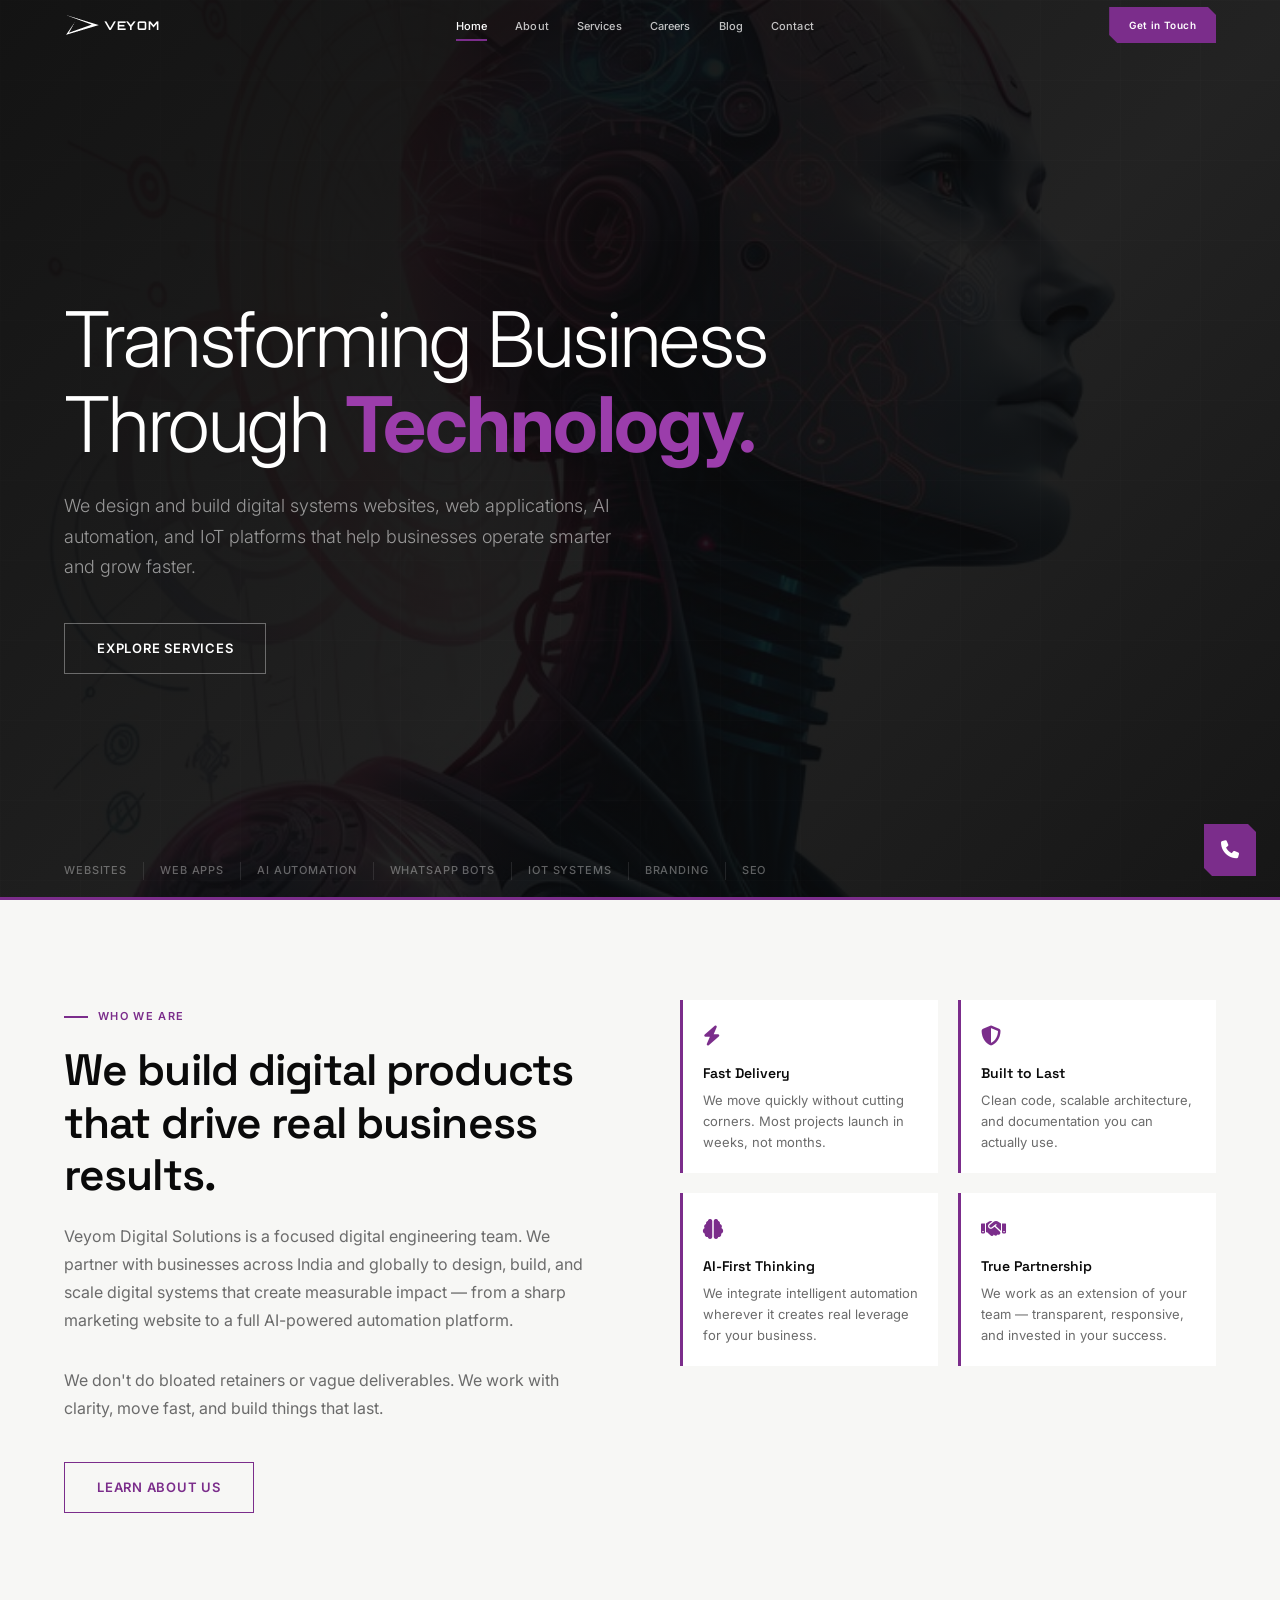
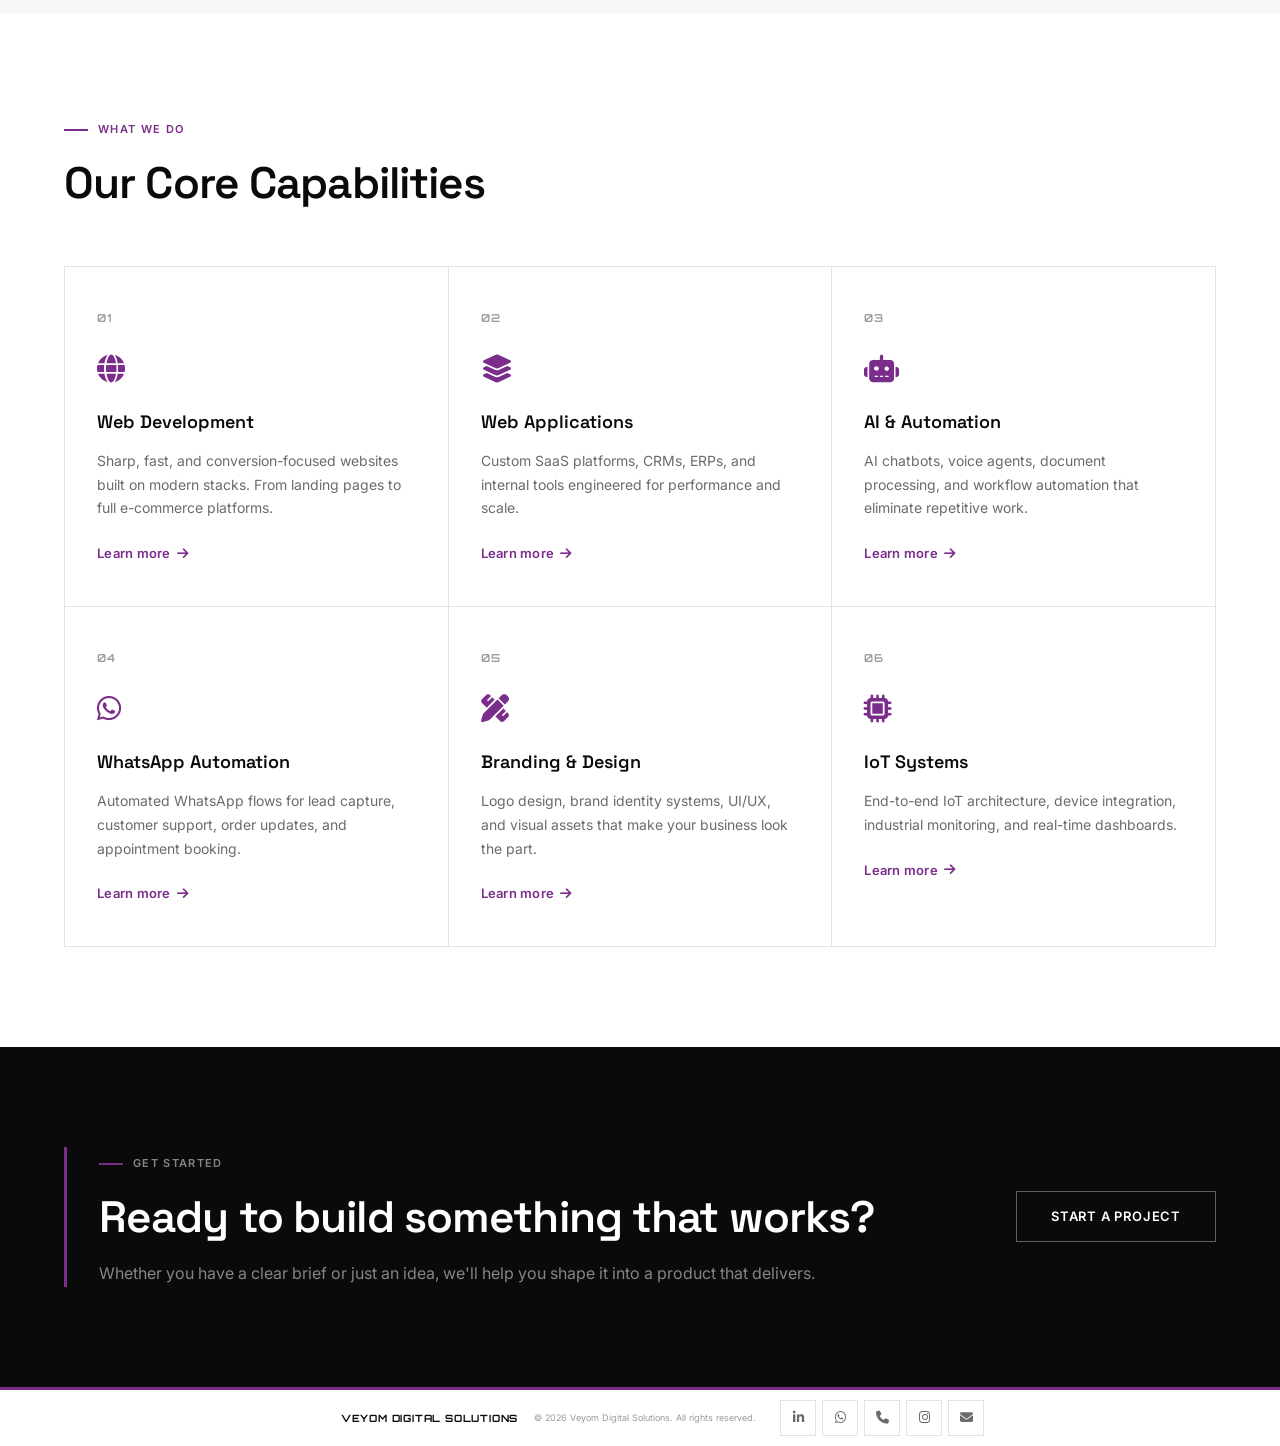
==== index.html @ 0fda6eb9 "added" ====
<!DOCTYPE html>
<html lang="en">
<head>
  <meta charset="UTF-8">
  <meta name="viewport" content="width=device-width, initial-scale=1.0">
  <title>Veyom Digital Solutions — AI, Web &amp; Digital Transformation</title>
  <meta name="description" content="Veyom Digital Solutions builds websites, web applications, AI automation, and IoT platforms for businesses that want to grow.">
  <link rel="stylesheet" href="_nav.css">
  <link rel="stylesheet" href="https://cdnjs.cloudflare.com/ajax/libs/font-awesome/6.5.2/css/all.min.css">
  <link href="https://fonts.googleapis.com/css2?family=Inter:wght@300;400;500;600;700&family=Orbitron:wght@400;500;600;700;800&family=Space+Grotesk:wght@400;500;600;700&display=swap" rel="stylesheet">
  <style>
    /* ── HERO ── */
    .hero {
      position: relative; min-height: 100vh;
      background: #0a0a0a;
      display: flex; align-items: center;
      overflow: hidden;
    }
    .hero-grid {
      position: absolute; inset: 0; z-index: 1;
      background-image:
        linear-gradient(rgba(255,255,255,0.03) 1px, transparent 1px),
        linear-gradient(90deg, rgba(255,255,255,0.03) 1px, transparent 1px);
      background-size: 80px 80px;
    }
    .hero-slides { position: absolute; inset: 0; z-index: 2; }
    .hero-slide {
      position: absolute; inset: 0;
      background-size: cover; background-position: center;
      opacity: 0; transition: opacity 1.2s ease;
    }
    .hero-slide.active { opacity: 0.25; }
    .hero-overlay {
      position: absolute; inset: 0; z-index: 3;
      background: linear-gradient(135deg, rgba(10,10,10,0.85) 0%, rgba(10,10,10,0.6) 60%, rgba(10,10,10,0.8) 100%);
    }
    .hero-content {
      position: relative; z-index: 10;
      padding: calc(var(--nav-h) + 80px) 0 80px;
      max-width: 820px;
    }
    .hero-badge {
      display: inline-flex; align-items: center; gap: 10px;
      background: rgba(255,255,255,0.06);
      border: 1px solid rgba(255,255,255,0.1);
      padding: 8px 16px; margin-bottom: 32px;
      font-size: 12px; font-weight: 500;
      color: rgba(255,255,255,0.7);
      letter-spacing: 0.04em;
    }
    .hero h1 {
      font-family: 'Inter', sans-serif;
      font-size: clamp(40px, 6vw, 80px);
      font-weight: 300; line-height: 1.1;
      color: #fff; margin-bottom: 24px;
      letter-spacing: -0.02em;
    }
    .hero h1 strong { font-weight: 700; color: var(--purple3); }
    .hero-sub {
      font-size: clamp(15px, 1.8vw, 18px);
      color: rgba(255,255,255,0.55);
      line-height: 1.7; max-width: 580px;
      margin-bottom: 40px; font-weight: 300;
    }
    .hero-btns { display: flex; gap: 16px; flex-wrap: wrap; }
    .hero-sep {
      position: absolute; bottom: 0; left: 0; right: 0; z-index: 10;
      height: 3px; background: var(--purple);
    }
    .hero-tags {
      position: absolute; bottom: 20px; left: 0; right: 0; z-index: 10;
    }
    .hero-tags-inner {
      display: flex; gap: 0; flex-wrap: wrap;
      align-items: center;
    }
    .hero-tag {
      font-size: 11px; font-weight: 500;
      color: rgba(255,255,255,0.35);
      letter-spacing: 0.08em; text-transform: uppercase;
      padding: 0 16px;
      border-right: 1px solid rgba(255,255,255,0.1);
    }
    .hero-tag:first-child { padding-left: 0; }
    .hero-tag:last-child { border-right: none; }

    /* ── STATS ── */
    .stats-bar {
      background: var(--white);
      border-bottom: 1px solid var(--border);
      padding: 0;
    }
    .stats-inner {
      display: grid; grid-template-columns: repeat(4, 1fr);
    }
    .stat-item {
      padding: 48px 40px;
      border-right: 1px solid var(--border);
      text-align: center;
    }
    .stat-item:last-child { border-right: none; }
    .stat-num {
      font-family: 'Orbitron', sans-serif;
      font-size: clamp(32px, 4vw, 52px);
      font-weight: 700; color: var(--purple);
      line-height: 1; margin-bottom: 8px;
      letter-spacing: -0.02em;
    }
    .stat-label {
      font-size: 12px; font-weight: 500;
      color: var(--muted); letter-spacing: 0.06em;
      text-transform: uppercase;
    }

    /* ── ABOUT INTRO ── */
    .about-intro { background: var(--off); padding: 100px 0; }
    .about-grid {
      display: grid; grid-template-columns: 1fr 1fr;
      gap: 80px; align-items: start;
    }
    .about-left h2 {
      font-family: 'Space Grotesk', sans-serif;
      font-size: clamp(28px, 3.5vw, 44px);
      font-weight: 600; line-height: 1.2;
      color: var(--ink); margin-bottom: 20px;
      letter-spacing: -0.02em;
    }
    .about-left p {
      font-size: 16px; color: var(--muted);
      line-height: 1.75; margin-bottom: 32px;
    }
    .about-features {
      display: grid; grid-template-columns: 1fr 1fr;
      gap: 20px;
    }
    .about-feat {
      padding: 20px;
      border-left: 3px solid var(--purple);
      background: var(--white);
    }
    .about-feat-icon {
      font-size: 20px; color: var(--purple);
      margin-bottom: 10px;
    }
    .about-feat h4 {
      font-family: 'Space Grotesk', sans-serif;
      font-size: 14px; font-weight: 600;
      color: var(--ink); margin-bottom: 6px;
    }
    .about-feat p {
      font-size: 13px; color: var(--muted);
      line-height: 1.6; margin: 0;
    }

    /* ── SERVICES ── */
    .services-sec { background: var(--white); padding: 100px 0; }
    .sec-header { margin-bottom: 56px; }
    .sec-header h2 {
      font-family: 'Space Grotesk', sans-serif;
      font-size: clamp(28px, 3.5vw, 44px);
      font-weight: 600; color: var(--ink);
      letter-spacing: -0.02em; line-height: 1.2;
    }
    .services-grid {
      display: grid; grid-template-columns: repeat(3, 1fr);
      gap: 1px; background: var(--border);
      border: 1px solid var(--border);
    }
    .svc-card {
      background: var(--white);
      padding: 40px 32px;
      border-top: 3px solid transparent;
      transition: border-color 0.25s ease, background 0.25s ease;
      position: relative;
    }
    .svc-card:hover { border-top-color: var(--purple); background: var(--off); }
    .svc-num {
      font-family: 'Orbitron', sans-serif;
      font-size: 11px; font-weight: 600;
      color: var(--muted2); letter-spacing: 0.1em;
      margin-bottom: 20px;
    }
    .svc-icon {
      font-size: 28px; color: var(--purple);
      margin-bottom: 16px;
    }
    .svc-title {
      font-family: 'Space Grotesk', sans-serif;
      font-size: 18px; font-weight: 600;
      color: var(--ink); margin-bottom: 12px;
    }
    .svc-desc {
      font-size: 14px; color: var(--muted);
      line-height: 1.7; margin-bottom: 20px;
    }
    .svc-link {
      font-size: 13px; font-weight: 600;
      color: var(--purple); letter-spacing: 0.02em;
      transition: gap 0.2s;
      display: inline-flex; align-items: center; gap: 6px;
    }
    .svc-link:hover { gap: 10px; }

    /* ── CTA DARK ── */
    .cta-dark { background: var(--dark); padding: 100px 0; }
    .cta-grid {
      display: grid; grid-template-columns: 1fr auto;
      gap: 60px; align-items: center;
    }
    .cta-left {
      border-left: 3px solid var(--purple);
      padding-left: 32px;
    }
    .cta-left h2 {
      font-family: 'Space Grotesk', sans-serif;
      font-size: clamp(28px, 3.5vw, 44px);
      font-weight: 600; color: #fff;
      letter-spacing: -0.02em; line-height: 1.2;
      margin-bottom: 16px;
    }
    .cta-left p { font-size: 16px; color: rgba(255,255,255,0.5); line-height: 1.7; }
    .cta-right { display: flex; flex-direction: column; gap: 14px; min-width: 200px; }

    /* ── RESPONSIVE ── */
    @media (max-width: 1024px) {
      .about-grid { grid-template-columns: 1fr; gap: 48px; }
      .services-grid { grid-template-columns: repeat(2, 1fr); }
      .cta-grid { grid-template-columns: 1fr; gap: 40px; }
      .cta-right { flex-direction: row; }
    }
    @media (max-width: 768px) {
      .stats-inner { grid-template-columns: repeat(2, 1fr); }
      .stat-item { padding: 32px 20px; }
      .stat-item:nth-child(2) { border-right: none; }
      .stat-item:nth-child(3) { border-right: 1px solid var(--border); border-top: 1px solid var(--border); }
      .stat-item:nth-child(4) { border-right: none; border-top: 1px solid var(--border); }
      .services-grid { grid-template-columns: 1fr; }
      .about-features { grid-template-columns: 1fr; }
      .hero-tags { position: static; padding: 16px 0; background: rgba(0,0,0,0.4); }
      .hero-tags-inner { gap: 0; }
      .hero-tag { padding: 0 10px; font-size: 10px; }
      .cta-right { flex-direction: column; }
    }
  </style>
</head>
<body>

<!-- DRAWER -->
<div class="drawer-overlay" id="drawerOverlay"></div>
<div class="drawer" id="drawer">
  <div class="drawer-header">
    <span class="drawer-logo">Veyom</span>
    <button class="drawer-close" id="drawerClose" aria-label="Close"><i class="fas fa-times"></i></button>
  </div>
  <nav class="drawer-links">
    <a href="index.html" class="active">Home</a>
    <a href="about.html">About</a>
    <a href="services.html">Services</a>
    <a href="careers.html">Careers</a>
    <a href="blog.html">Blog</a>
    <a href="contact.html">Contact</a>
  </nav>
  <div class="drawer-cta"><a href="contact.html">Get in Touch</a></div>
</div>

<!-- NAV -->
<nav class="site-nav" id="siteNav">
  <div class="container nav-inner">
    <a href="index.html" class="nav-logo">
      <img src="logo1.png" alt="Veyom" class="nav-logo-img">
      <div>
        <span class="nav-logo-name">Veyom</span>
      </div>
    </a>
    <ul class="nav-links">
      <li><a href="index.html" class="active">Home</a></li>
      <li><a href="about.html">About</a></li>
      <li><a href="services.html">Services</a></li>
      <li><a href="careers.html">Careers</a></li>
      <li><a href="blog.html">Blog</a></li>
      <li><a href="contact.html">Contact</a></li>
    </ul>
    <div class="nav-actions">
      <a href="contact.html" class="nav-cta">Get in Touch</a>
      <button class="nav-hamburger" id="navHamburger" aria-label="Menu"><i class="fas fa-bars"></i></button>
    </div>
  </div>
</nav>

<!-- HERO -->
<section class="hero">
  <div class="hero-grid"></div>
  <div class="hero-slides">
    <div class="hero-slide active" style="background-image:url('robot%20ai.jpg')"></div>
    <div class="hero-slide" style="background-image:url('digital-blue-hud-interface-global-concept.jpg')"></div>
    <div class="hero-slide" style="background-image:url('2151964669.jpg')"></div>
    <div class="hero-slide" style="background-image:url('person-working-html-computer.jpg')"></div>
  </div>
  <div class="hero-overlay"></div>
  <div class="container">
    <div class="hero-content">
      
      <h1>Transforming Business Through <strong>Technology.</strong></h1>
      <p class="hero-sub">We design and build digital systems websites, web applications, AI automation, and IoT platforms that help businesses operate smarter and grow faster.</p>
      <div class="hero-btns">
       
        <a href="services.html" class="btn btn-ghost">Explore Services</a>
      </div>
    </div>
  </div>
  <div class="hero-sep"></div>
  <div class="hero-tags">
    <div class="container">
      <div class="hero-tags-inner">
        <span class="hero-tag">Websites</span>
        <span class="hero-tag">Web Apps</span>
        <span class="hero-tag">AI Automation</span>
        <span class="hero-tag">WhatsApp Bots</span>
        <span class="hero-tag">IoT Systems</span>
        <span class="hero-tag">Branding</span>
        <span class="hero-tag">SEO</span>
      </div>
    </div>
  </div>
</section>



<!-- ABOUT INTRO -->
<section class="about-intro">
  <div class="container">
    <div class="about-grid">
      <div class="about-left">
        <span class="eyebrow">Who We Are</span>
        <h2>We build digital products that drive real business results.</h2>
        <p>Veyom Digital Solutions is a focused digital engineering team. We partner with businesses across India and globally to design, build, and scale digital systems that create measurable impact — from a sharp marketing website to a full AI-powered automation platform.</p>
        <p style="font-size:16px;color:var(--muted);line-height:1.75;">We don't do bloated retainers or vague deliverables. We work with clarity, move fast, and build things that last.</p>
        <a href="about.html" class="btn btn-outline" style="margin-top:8px;">Learn About Us</a>
      </div>
      <div class="about-right">
        <div class="about-features">
          <div class="about-feat">
            <div class="about-feat-icon"><i class="fas fa-bolt"></i></div>
            <h4>Fast Delivery</h4>
            <p>We move quickly without cutting corners. Most projects launch in weeks, not months.</p>
          </div>
          <div class="about-feat">
            <div class="about-feat-icon"><i class="fas fa-shield-halved"></i></div>
            <h4>Built to Last</h4>
            <p>Clean code, scalable architecture, and documentation you can actually use.</p>
          </div>
          <div class="about-feat">
            <div class="about-feat-icon"><i class="fas fa-brain"></i></div>
            <h4>AI-First Thinking</h4>
            <p>We integrate intelligent automation wherever it creates real leverage for your business.</p>
          </div>
          <div class="about-feat">
            <div class="about-feat-icon"><i class="fas fa-handshake"></i></div>
            <h4>True Partnership</h4>
            <p>We work as an extension of your team — transparent, responsive, and invested in your success.</p>
          </div>
        </div>
      </div>
    </div>
  </div>
</section>

<!-- SERVICES -->
<section class="services-sec">
  <div class="container">
    <div class="sec-header">
      <span class="eyebrow">What We Do</span>
      <h2>Our Core Capabilities</h2>
    </div>
    <div class="services-grid">
      <div class="svc-card">
        <div class="svc-num">01</div>
        <div class="svc-icon"><i class="fas fa-globe"></i></div>
        <div class="svc-title">Web Development</div>
        <p class="svc-desc">Sharp, fast, and conversion-focused websites built on modern stacks. From landing pages to full e-commerce platforms.</p>
        <a href="services.html" class="svc-link">Learn more <i class="fas fa-arrow-right"></i></a>
      </div>
      <div class="svc-card">
        <div class="svc-num">02</div>
        <div class="svc-icon"><i class="fas fa-layer-group"></i></div>
        <div class="svc-title">Web Applications</div>
        <p class="svc-desc">Custom SaaS platforms, CRMs, ERPs, and internal tools engineered for performance and scale.</p>
        <a href="services.html" class="svc-link">Learn more <i class="fas fa-arrow-right"></i></a>
      </div>
      <div class="svc-card">
        <div class="svc-num">03</div>
        <div class="svc-icon"><i class="fas fa-robot"></i></div>
        <div class="svc-title">AI &amp; Automation</div>
        <p class="svc-desc">AI chatbots, voice agents, document processing, and workflow automation that eliminate repetitive work.</p>
        <a href="services.html" class="svc-link">Learn more <i class="fas fa-arrow-right"></i></a>
      </div>
      <div class="svc-card">
        <div class="svc-num">04</div>
        <div class="svc-icon"><i class="fab fa-whatsapp"></i></div>
        <div class="svc-title">WhatsApp Automation</div>
        <p class="svc-desc">Automated WhatsApp flows for lead capture, customer support, order updates, and appointment booking.</p>
        <a href="services.html" class="svc-link">Learn more <i class="fas fa-arrow-right"></i></a>
      </div>
      <div class="svc-card">
        <div class="svc-num">05</div>
        <div class="svc-icon"><i class="fas fa-pen-ruler"></i></div>
        <div class="svc-title">Branding &amp; Design</div>
        <p class="svc-desc">Logo design, brand identity systems, UI/UX, and visual assets that make your business look the part.</p>
        <a href="services.html" class="svc-link">Learn more <i class="fas fa-arrow-right"></i></a>
      </div>
      <div class="svc-card">
        <div class="svc-num">06</div>
        <div class="svc-icon"><i class="fas fa-microchip"></i></div>
        <div class="svc-title">IoT Systems</div>
        <p class="svc-desc">End-to-end IoT architecture, device integration, industrial monitoring, and real-time dashboards.</p>
        <a href="services.html" class="svc-link">Learn more <i class="fas fa-arrow-right"></i></a>
      </div>
    </div>
  </div>
</section>

<!-- CTA DARK -->
<section class="cta-dark">
  <div class="container">
    <div class="cta-grid">
      <div class="cta-left">
        <span class="eyebrow" style="color:rgba(255,255,255,0.5);">Get Started</span>
        <h2>Ready to build something that works?</h2>
        <p>Whether you have a clear brief or just an idea, we'll help you shape it into a product that delivers.</p>
      </div>
      <div class="cta-right">
      
        <a href="contact.html" class="btn btn-ghost">Start a Project</a>
      </div>
    </div>
  </div>
</section>

<!-- FOOTER -->
<footer class="site-footer">
  <div class="container footer-inner">
    <div class="footer-brand">
      <a href="index.html" class="footer-logo-link">
        <img src="logo5.png" alt="Veyom">
        <span class="footer-logo-name">Veyom Digital Solutions</span>
      </a>
      <p class="footer-copy">© 2026 Veyom Digital Solutions. All rights reserved.</p>
    </div>
    <div class="footer-right">
      <div class="footer-socials">
        <a href="https://linkedin.com/company/veyom" class="footer-icon" aria-label="LinkedIn" target="_blank" rel="noopener"><i class="fab fa-linkedin-in"></i></a>
        <a href="https://wa.me/919342732906" class="footer-icon" aria-label="WhatsApp" target="_blank" rel="noopener"><i class="fab fa-whatsapp"></i></a>
        <a href="tel:+919342732906" class="footer-icon" aria-label="Phone"><i class="fas fa-phone"></i></a>
        <a href="https://instagram.com/veyom" class="footer-icon" aria-label="Instagram" target="_blank" rel="noopener"><i class="fab fa-instagram"></i></a>
        <a href="mailto:info@veyom.com" class="footer-icon" aria-label="Email"><i class="fas fa-envelope"></i></a>
      </div>
    </div>
  </div>
</footer>

<!-- FLOAT CALL -->
<a href="tel:+919342732906" class="float-call" aria-label="Call"><i class="fas fa-phone"></i></a>

<script>
  // Nav scroll
  const nav = document.getElementById('siteNav');
  window.addEventListener('scroll', () => nav.classList.toggle('scrolled', window.scrollY > 60), { passive: true });
  // Drawer
  const ov = document.getElementById('drawerOverlay');
  const dr = document.getElementById('drawer');
  const tog = s => { dr.classList.toggle('open', s); ov.classList.toggle('open', s); document.body.style.overflow = s ? 'hidden' : ''; };
  document.getElementById('navHamburger').addEventListener('click', () => tog(true));
  document.getElementById('drawerClose').addEventListener('click', () => tog(false));
  ov.addEventListener('click', () => tog(false));
  document.querySelectorAll('.drawer-links a').forEach(a => a.addEventListener('click', () => tog(false)));
  // Hero slideshow
  const slides = document.querySelectorAll('.hero-slide');
  let cur = 0;
  setInterval(() => {
    slides[cur].classList.remove('active');
    cur = (cur + 1) % slides.length;
    slides[cur].classList.add('active');
  }, 4000);
</script>
</body>
</html>
---- _nav.css ----
/* ═══════════════════════════════════════════════════
   VEYOM DIGITAL SOLUTIONS — Design System
   Accenture-inspired: sharp, corporate, premium
   ═══════════════════════════════════════════════════ */

/* ── RESET ── */
*, *::before, *::after { margin: 0; padding: 0; box-sizing: border-box; }
html { scroll-behavior: smooth; -webkit-font-smoothing: antialiased; text-rendering: optimizeLegibility; }
body { font-family: 'Inter', sans-serif; overflow-x: hidden; line-height: 1.6; }
a { text-decoration: none; color: inherit; }
img { max-width: 100%; height: auto; display: block; }

/* ── DESIGN TOKENS ── */
:root {
  --white:    #ffffff;
  --off:      #f7f7f5;
  --light:    #f0eff0;
  --ink:      #0a0a0a;
  --ink2:     #1a1a1a;
  --muted:    #6b6b6b;
  --muted2:   #9a9a9a;
  --border:   #e2e2e2;
  --border2:  #cccccc;
  --purple:   #7b2d8b;
  --purple2:  #6a2578;
  --purple3:  #9b3dab;
  --purple-light: rgba(123,45,139,0.08);
  --dark:     #0a0a0a;
  --dark2:    #111111;
  --dark3:    #1a1a1a;
  --nav-h:    72px;
  --ease:     cubic-bezier(0.25, 1, 0.5, 1);
  --trans:    all 0.25s var(--ease);
  --r:        4px;
}

/* ── CONTAINER ── */
.container {
  width: 100%;
  max-width: 1450px;
  margin: 0 auto;
  padding: 0 clamp(20px, 5vw, 72px);
}

/* ── EYEBROW LABEL ── */
.eyebrow {
  display: inline-flex; align-items: center; gap: 10px;
  font-size: 11px; font-weight: 600;
  letter-spacing: 0.12em; text-transform: uppercase;
  color: var(--purple);
  margin-bottom: 18px;
}
.eyebrow::before {
  content: '';
  width: 24px; height: 2px;
  background: var(--purple);
}

/* ══════════════════════════════════════════
   NAVBAR — Accenture style
   Transparent → white on scroll
══════════════════════════════════════════ */
.site-nav {
  position: fixed; top: 0; left: 0; width: 100%;
  z-index: 1000;
  background: transparent;
  transition: background 0.3s ease, box-shadow 0.3s ease, border-color 0.3s ease;
  border-bottom: 0px solid transparent;
}
.site-nav.scrolled {
  background: rgba(255,255,255,0.98);
  backdrop-filter: blur(24px);
  -webkit-backdrop-filter: blur(24px);
  box-shadow: 0 1px 0 var(--border);
  border-bottom-color: var(--border);
}
.nav-inner {
  height: 50px;
  display: grid;
  grid-template-columns: auto 1fr auto;
  align-items: center;
  gap: 32px;
}

/* ── LOGO ── */
.nav-logo {
  display: flex; align-items: center; gap: 4px;
  text-decoration: none; flex-shrink: 0;
}
.nav-logo-img {
  height: 25px; width: auto; object-fit: contain;
  filter: brightness(0) invert(1);
  transition: filter 0.3s ease;
}
.site-nav.scrolled .nav-logo-img { filter: none; }
.nav-logo-name {
  font-family: 'Orbitron', sans-serif;
  font-size: 12px; font-weight: 700;
  letter-spacing: 0.08em; text-transform: uppercase;
  color: #fff;
  transition: color 0.3s ease;
  line-height: 1;
}
.nav-logo-sub {
  display: block;
  font-family: 'Inter', sans-serif;
  font-size: 6px; font-weight: 400;
  letter-spacing: 0.12em; text-transform: uppercase;
  color: rgba(255,255,255,0.45);
  margin-top: 1px;
}
.site-nav.scrolled .nav-logo-name { color: var(--ink); }
.site-nav.scrolled .nav-logo-sub { color: var(--muted2); }

/* ── DESKTOP LINKS ── */
.nav-links {
  display: flex; align-items: center; justify-content: center;
  gap: 28px; list-style: none;
}
.nav-links a {
  font-size: 11px; font-weight: 500;
  color: rgba(255,255,255,0.75);
  padding: 4px 0; position: relative;
  letter-spacing: 0.01em;
  transition: color 0.2s ease;
}
.nav-links a::after {
  content: ''; position: absolute;
  left: 0; bottom: -4px; width: 0; height: 2px;
  background: var(--purple); transition: width 0.25s ease;
}
.nav-links a:hover { color: #fff; }
.nav-links a:hover::after { width: 100%; }
.nav-links a.active { color: #fff; }
.nav-links a.active::after { width: 100%; }
.site-nav.scrolled .nav-links a { color: var(--muted); }
.site-nav.scrolled .nav-links a:hover,
.site-nav.scrolled .nav-links a.active { color: var(--ink); }

/* ── NAV CTA ── */
.nav-actions { display: flex; align-items: center; gap: 8px; }
.nav-cta {
  font-size: 10px; font-weight: 600;
  background: var(--purple); color: #fff;
  padding: 10px 20px; border-radius: 0;
  letter-spacing: 0.04em;
  transition: var(--trans);
  clip-path: polygon(0 0, calc(100% - 8px) 0, 100% 8px, 100% 100%, 8px 100%, 0 calc(100% - 8px));
}
.nav-cta:hover { background: var(--purple2); transform: translateY(-1px); }
.site-nav.scrolled .nav-cta { background: var(--purple); color: #fff; }
.nav-hamburger {
  display: none; background: none; border: none;
  font-size: 22px; color: #fff; cursor: pointer;
  padding: 4px; transition: color 0.3s ease;
}
.site-nav.scrolled .nav-hamburger { color: var(--ink); }

/* ══════════════════════════════════════════
   MOBILE DRAWER
══════════════════════════════════════════ */
.drawer-overlay {
  position: fixed; inset: 0;
  background: rgba(0,0,0,0.7);
  z-index: 1998; opacity: 0; pointer-events: none;
  transition: opacity 0.3s ease;
}
.drawer-overlay.open { opacity: 1; pointer-events: auto; }
.drawer {
  position: fixed; top: 0; right: -100%;
  width: min(340px, 90vw); height: 100vh;
  background: var(--dark2); z-index: 1999;
  padding: 0;
  display: flex; flex-direction: column;
  box-shadow: -20px 0 60px rgba(0,0,0,0.5);
  transition: right 0.4s cubic-bezier(0.16, 1, 0.3, 1);
  border-left: 1px solid rgba(255,255,255,0.06);
}
.drawer.open { right: 0; }
.drawer-header {
  display: flex; align-items: center; justify-content: space-between;
  padding: 24px 28px;
  border-bottom: 1px solid rgba(255,255,255,0.06);
}
.drawer-logo {
  font-family: 'Orbitron', sans-serif;
  font-size: 13px; font-weight: 700;
  letter-spacing: 0.12em; text-transform: uppercase;
  color: #fff;
}
.drawer-close {
  background: none; border: none;
  color: rgba(255,255,255,0.5); font-size: 18px; cursor: pointer;
  padding: 4px; transition: color 0.2s;
  width: 32px; height: 32px;
  display: flex; align-items: center; justify-content: center;
}
.drawer-close:hover { color: #fff; }
.drawer-links {
  display: flex; flex-direction: column;
  padding: 16px 0; flex: 1;
}
.drawer-links a {
  color: rgba(255,255,255,0.6); font-size: 15px; font-weight: 500;
  padding: 14px 28px;
  border-left: 2px solid transparent;
  transition: all 0.2s ease;
  letter-spacing: 0.01em;
}
.drawer-links a:hover, .drawer-links a.active {
  color: #fff;
  background: rgba(123,45,139,0.12);
  border-left-color: var(--purple);
}
.drawer-cta {
  padding: 24px 28px;
  border-top: 1px solid rgba(255,255,255,0.06);
}
.drawer-cta a {
  display: block; text-align: center;
  background: var(--purple); color: #fff;
  padding: 14px; border-radius: 0;
  font-size: 13px; font-weight: 600;
  letter-spacing: 0.06em; text-transform: uppercase;
  transition: background 0.2s;
  clip-path: polygon(0 0, calc(100% - 8px) 0, 100% 8px, 100% 100%, 8px 100%, 0 calc(100% - 8px));
}
.drawer-cta a:hover { background: var(--purple2); }

/* ══════════════════════════════════════════
   FOOTER
══════════════════════════════════════════ */
.site-footer {
  background: #ffffff;
  border-top: 3px solid var(--purple);
  padding: 10px 0;
}
.footer-inner {
  display: flex;
  justify-content: center;
  align-items: center;
  gap: 24px; flex-wrap: wrap;
}
.footer-brand { display: flex; flex-direction: row; align-items: center; gap: 16px; justify-content: center; flex-wrap: wrap; }
.footer-logo-link {
  display: flex; align-items: center; gap: 10px;
  text-decoration: none;
}
.footer-logo-link img { height: 24px; width: auto; object-fit: contain; }
.footer-logo-name {
  font-family: 'Orbitron', sans-serif;
  font-size: 10px; font-weight: 700;
  letter-spacing: 0.08em; text-transform: uppercase;
  color: var(--ink); line-height: 1;
}
.footer-logo-sub {
  display: none;
}
.footer-copy {
  font-size: 9px; color: var(--muted2);
  margin: 0;
  white-space: nowrap;
}
.footer-right {
  display: flex; flex-direction: row;
  align-items: center; gap: 0;
}
.footer-nav {
  display: flex; gap: 16px; flex-wrap: wrap;
  justify-content: flex-end;
}
.footer-nav {
  display: none;
}
.footer-nav a {
  font-size: 12px; font-weight: 500;
  color: var(--muted);
  letter-spacing: 0.04em;
  transition: color 0.2s;
}
.footer-nav a:hover { color: var(--ink); }
.footer-socials { display: flex; align-items: center; gap: 6px; }
.footer-icon {
  width: 36px; height: 36px;
  border: 1px solid var(--border);
  display: flex; align-items: center; justify-content: center;
  color: var(--muted); font-size: 13px;
  text-decoration: none;
  transition: var(--trans);
}
.footer-icon:hover {
  background: var(--purple); color: #fff;
  border-color: var(--purple);
}

/* ── FLOATING CALL ── */
.float-call {
  position: fixed; right: 24px; bottom: 24px;
  width: 52px; height: 52px;
  background: var(--purple); color: #fff;
  display: flex; align-items: center; justify-content: center;
  font-size: 18px; z-index: 990;
  box-shadow: 0 8px 28px rgba(123,45,139,0.4);
  transition: transform 0.3s ease, box-shadow 0.3s ease;
  text-decoration: none;
  clip-path: polygon(0 0, calc(100% - 8px) 0, 100% 8px, 100% 100%, 8px 100%, 0 calc(100% - 8px));
}
.float-call:hover {
  transform: translateY(-4px);
  box-shadow: 0 16px 40px rgba(123,45,139,0.5);
}

/* ══════════════════════════════════════════
   BUTTONS — Sharp, corporate
══════════════════════════════════════════ */
.btn {
  display: inline-flex; align-items: center; justify-content: center; gap: 8px;
  padding: 14px 32px; border-radius: 0;
  font-size: 13px; font-weight: 600;
  text-decoration: none; transition: var(--trans);
  cursor: pointer; border: none;
  letter-spacing: 0.06em; text-transform: uppercase;
}
.btn-purple {
  background: var(--purple); color: #fff;
  clip-path: polygon(0 0, calc(100% - 10px) 0, 100% 10px, 100% 100%, 10px 100%, 0 calc(100% - 10px));
}
.btn-purple:hover { background: var(--purple2); transform: translateY(-1px); box-shadow: 0 6px 24px rgba(123,45,139,0.35); }
.btn-white {
  background: #fff; color: var(--ink);
  clip-path: polygon(0 0, calc(100% - 10px) 0, 100% 10px, 100% 100%, 10px 100%, 0 calc(100% - 10px));
}
.btn-white:hover { background: var(--off); transform: translateY(-1px); }
.btn-dark {
  background: var(--ink); color: #fff;
  clip-path: polygon(0 0, calc(100% - 10px) 0, 100% 10px, 100% 100%, 10px 100%, 0 calc(100% - 10px));
}
.btn-dark:hover { background: var(--dark3); transform: translateY(-1px); }
.btn-ghost {
  background: transparent;
  border: 1px solid rgba(255,255,255,0.35);
  color: #fff;
}
.btn-ghost:hover { background: rgba(255,255,255,0.08); border-color: rgba(255,255,255,0.6); }
.btn-outline {
  background: transparent;
  border: 1.5px solid var(--purple);
  color: var(--purple);
}
.btn-outline:hover { background: var(--purple); color: #fff; }

/* ══════════════════════════════════════════
   PULSE DOT
══════════════════════════════════════════ */
.pulse-dot {
  width: 7px; height: 7px; border-radius: 50%;
  background: #22c55e;
  animation: pulse 2s ease-in-out infinite;
  flex-shrink: 0;
}
@keyframes pulse {
  0%, 100% { transform: scale(0.85); opacity: 0.6; }
  50% { transform: scale(1.2); opacity: 1; }
}

/* ══════════════════════════════════════════
   SECTION DIVIDER LINE
══════════════════════════════════════════ */
.section-line {
  width: 48px; height: 3px;
  background: var(--purple);
  margin-bottom: 24px;
}

/* ══════════════════════════════════════════
   RESPONSIVE
══════════════════════════════════════════ */
@media (max-width: 1024px) {
  .nav-links, .nav-actions .nav-cta { display: none; }
  .nav-hamburger { display: block; }
  .nav-inner { grid-template-columns: auto auto; }
  .nav-actions { gap: 8px; }
}
@media (max-width: 768px) {
  .footer-inner { flex-direction: column; gap: 12px; }
  .footer-brand { flex-direction: column; }
  .footer-logo-link { justify-content: center; }
  .footer-copy { white-space: normal; text-align: center; }
  .footer-right { justify-content: center; }
}
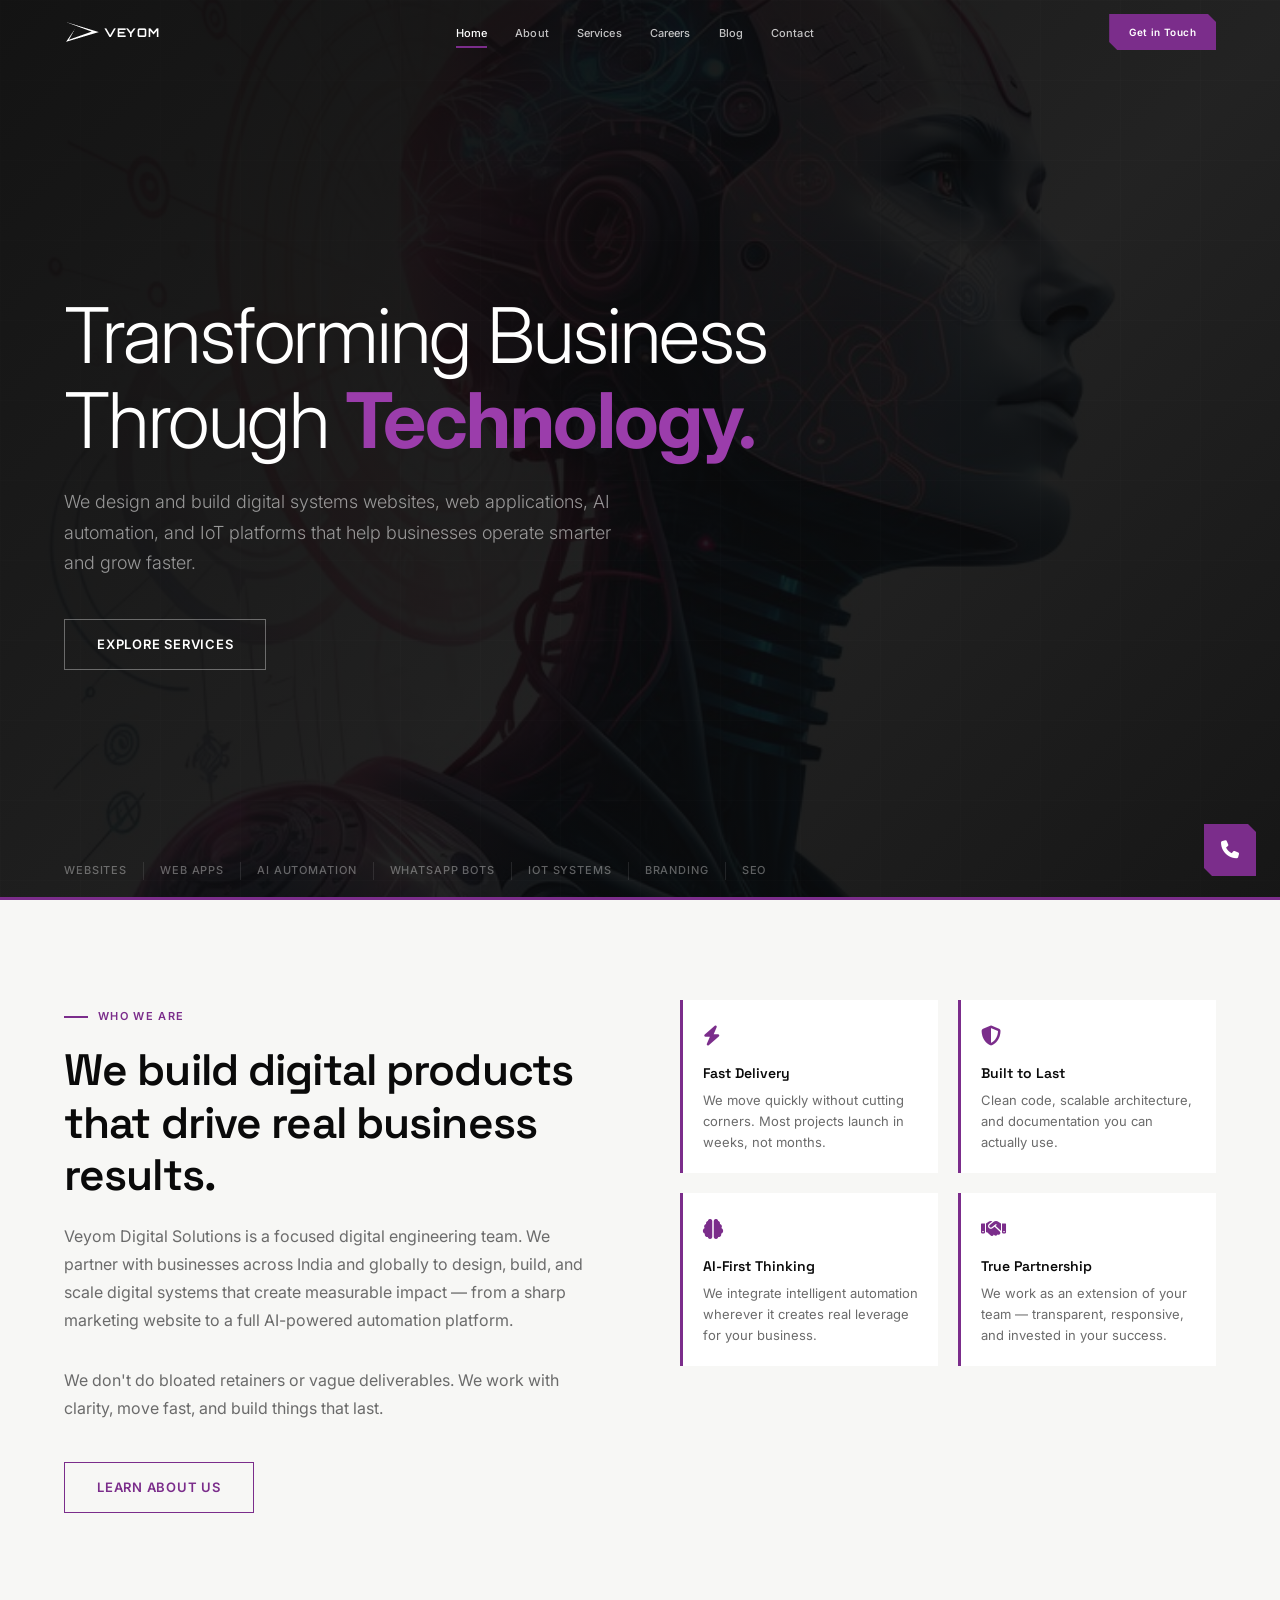
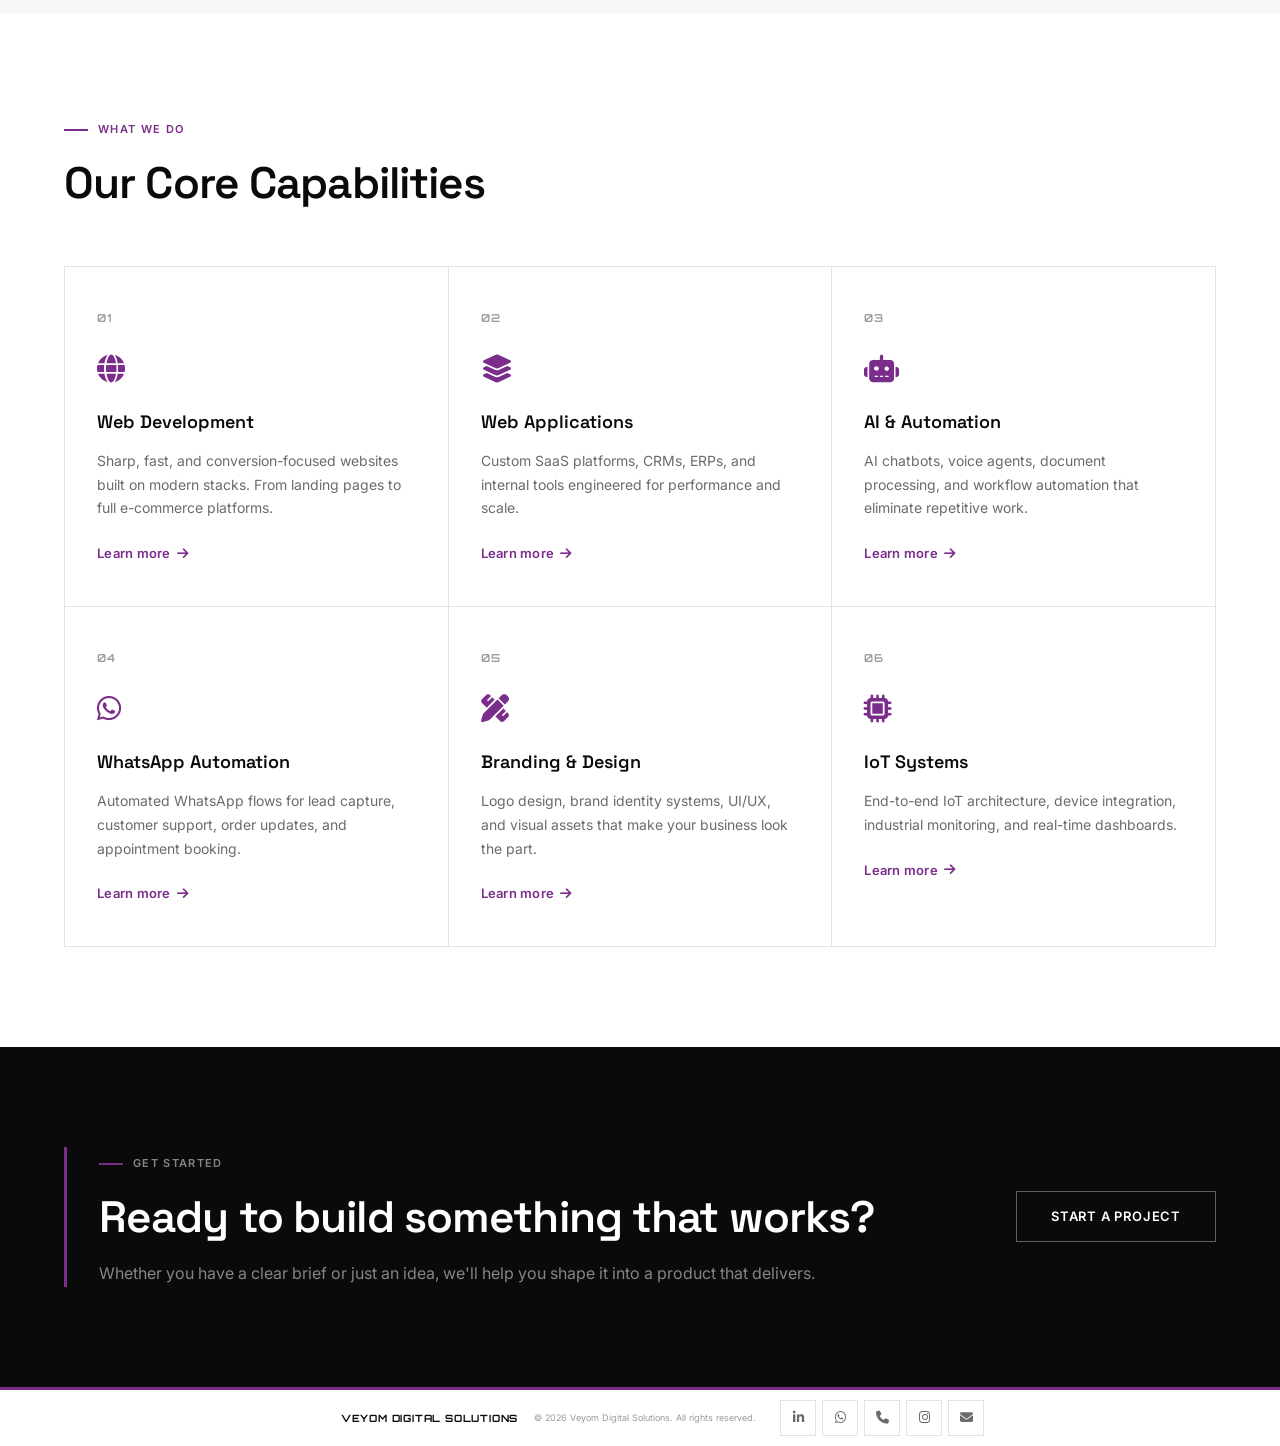
==== commit df3bbc20: "vg" ====
--- a/index.html
+++ b/index.html
@@ -236,7 +236,9 @@
       .stat-item:nth-child(4) { border-right: none; border-top: 1px solid var(--border); }
       .services-grid { grid-template-columns: 1fr; }
       .about-features { grid-template-columns: 1fr; }
-      .hero-tags { position: static; padding: 16px 0; background: rgba(0,0,0,0.4); }
+      .hero { flex-direction: column; }
+      .hero-tags { position: static; padding: 16px 0; background: rgba(0,0,0,0.5); margin-top: auto; }
+      .hero-sep { position: static; }
       .hero-tags-inner { gap: 0; }
       .hero-tag { padding: 0 10px; font-size: 10px; }
       .cta-right { flex-direction: column; }
@@ -292,9 +294,9 @@
   <div class="hero-grid"></div>
   <div class="hero-slides">
     <div class="hero-slide active" style="background-image:url('robot%20ai.jpg')"></div>
-    <div class="hero-slide" style="background-image:url('digital-blue-hud-interface-global-concept.jpg')"></div>
-    <div class="hero-slide" style="background-image:url('2151964669.jpg')"></div>
-    <div class="hero-slide" style="background-image:url('person-working-html-computer.jpg')"></div>
+    <div class="hero-slide" style="background-image:url('4K%20Earth%20Wallpapers%20on%20WallpaperDog.jpg')"></div>
+    <div class="hero-slide" style="background-image:url('robot%20ai.jpg')"></div>
+    <div class="hero-slide" style="background-image:url('4K%20Earth%20Wallpapers%20on%20WallpaperDog.jpg')"></div>
   </div>
   <div class="hero-overlay"></div>
   <div class="container">
--- a/_nav.css
+++ b/_nav.css
@@ -28,7 +28,7 @@
   --dark:     #0a0a0a;
   --dark2:    #111111;
   --dark3:    #1a1a1a;
-  --nav-h:    72px;
+  --nav-h:    64px;
   --ease:     cubic-bezier(0.25, 1, 0.5, 1);
   --trans:    all 0.25s var(--ease);
   --r:        4px;
@@ -75,7 +75,7 @@
   border-bottom-color: var(--border);
 }
 .nav-inner {
-  height: 50px;
+  height: 64px;
   display: grid;
   grid-template-columns: auto 1fr auto;
   align-items: center;
@@ -377,8 +377,8 @@
 ══════════════════════════════════════════ */
 @media (max-width: 1024px) {
   .nav-links, .nav-actions .nav-cta { display: none; }
-  .nav-hamburger { display: block; }
-  .nav-inner { grid-template-columns: auto auto; }
+  .nav-hamburger { display: flex; }
+  .nav-inner { grid-template-columns: 1fr auto; }
   .nav-actions { gap: 8px; }
 }
 @media (max-width: 768px) {
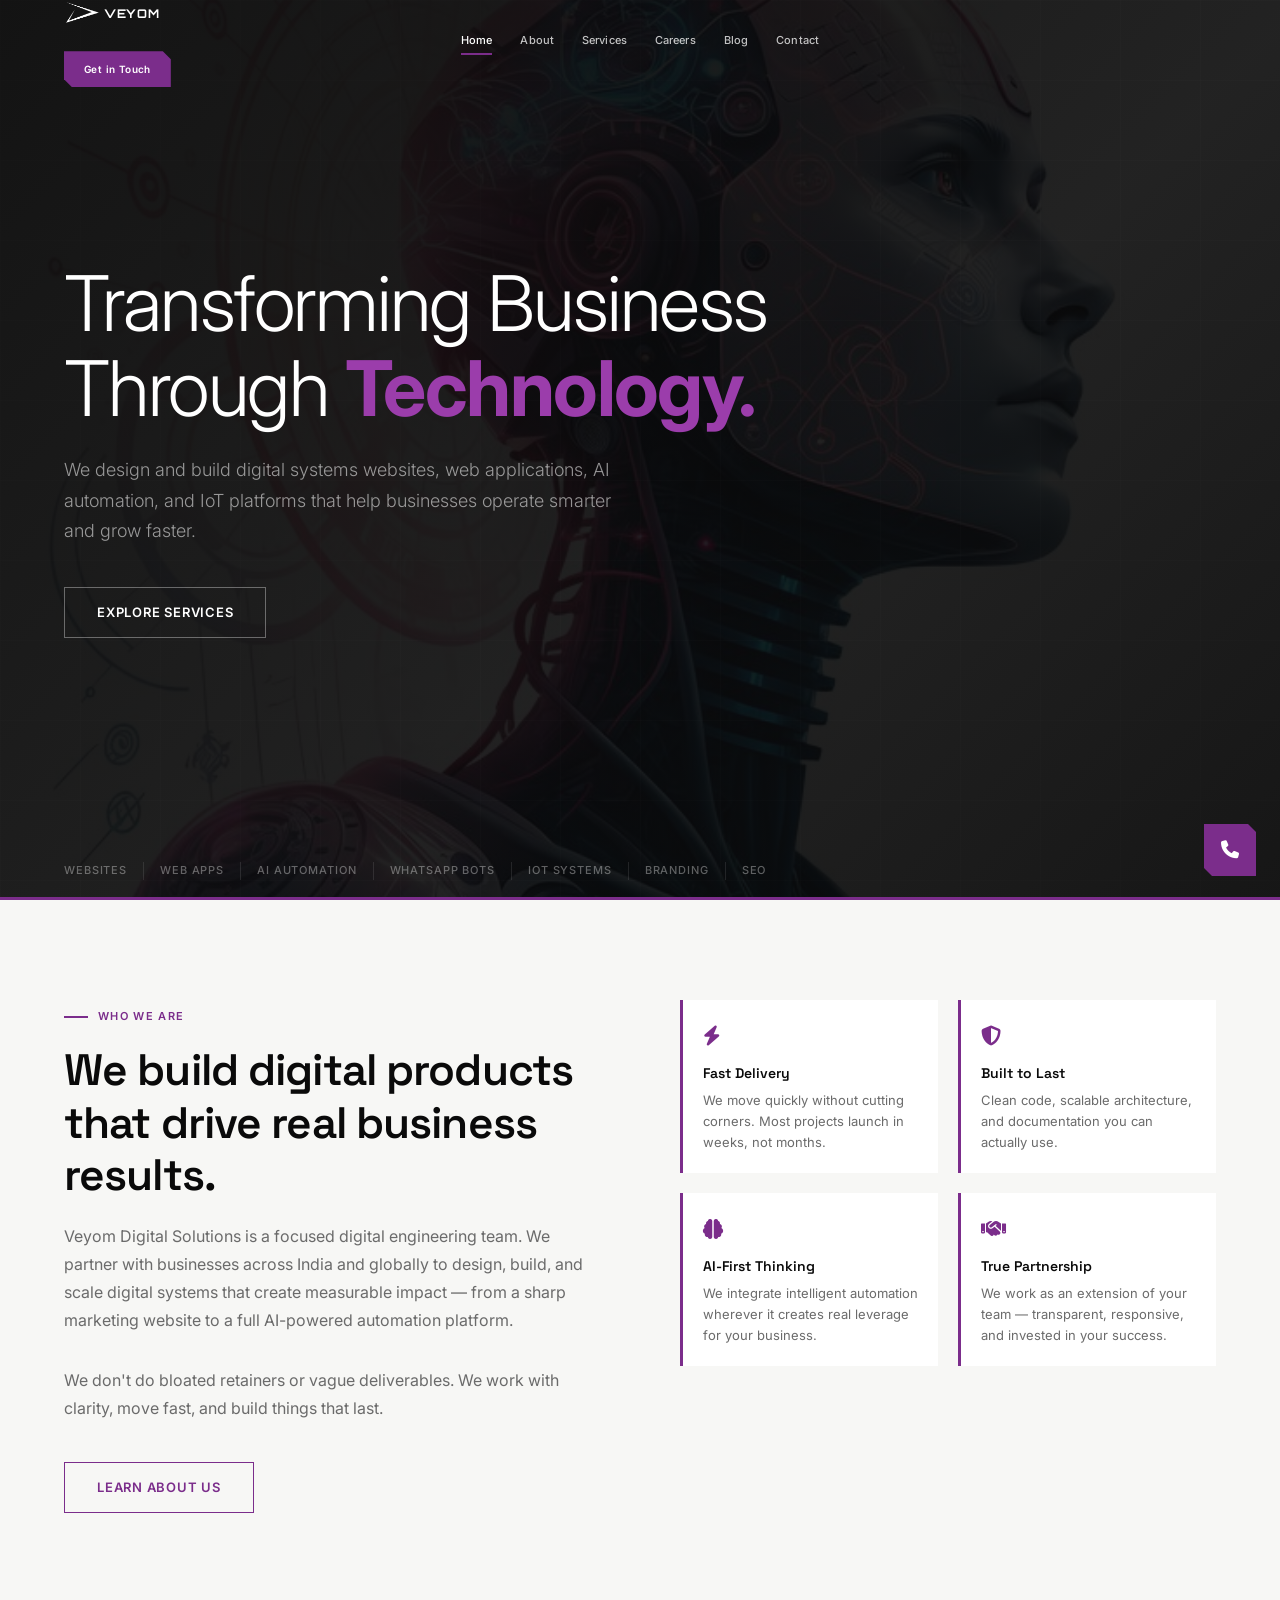
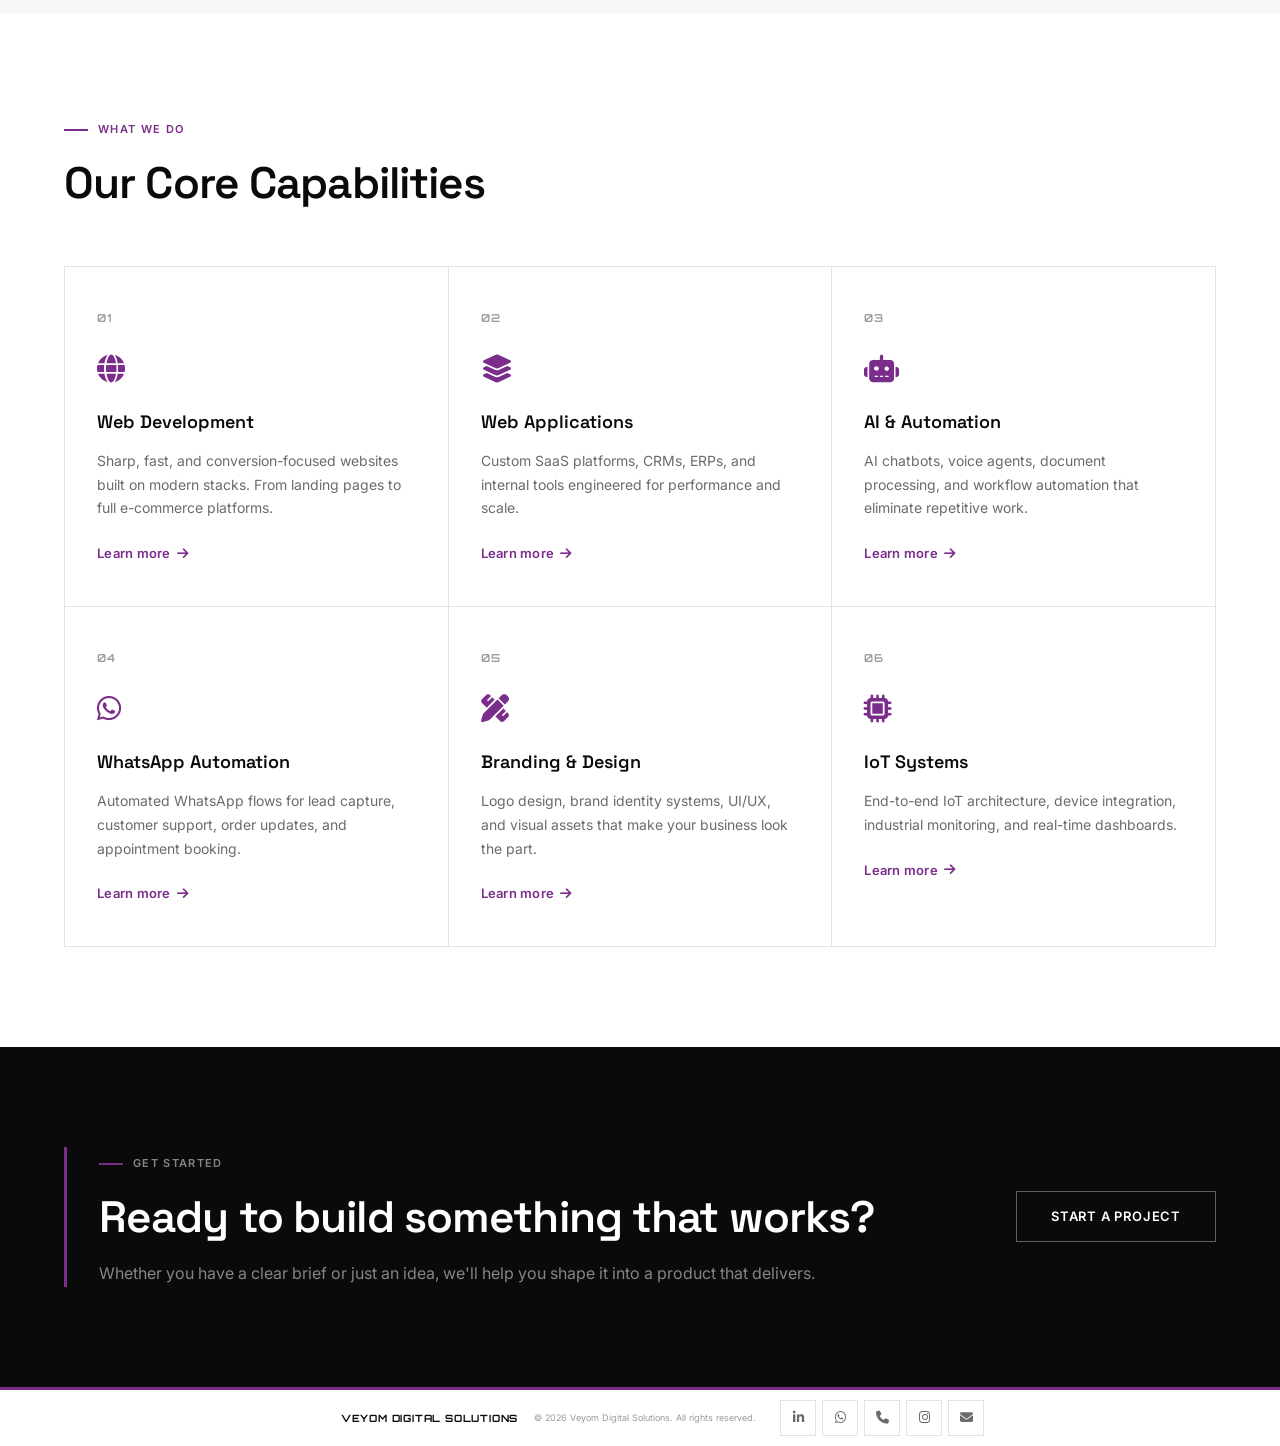
==== commit 79e14b1d: "Resolve merge conflicts" ====
--- a/index.html
+++ b/index.html
@@ -236,9 +236,13 @@
       .stat-item:nth-child(4) { border-right: none; border-top: 1px solid var(--border); }
       .services-grid { grid-template-columns: 1fr; }
       .about-features { grid-template-columns: 1fr; }
+<<<<<<< HEAD
       .hero { flex-direction: column; }
       .hero-tags { position: static; padding: 16px 0; background: rgba(0,0,0,0.5); margin-top: auto; }
       .hero-sep { position: static; }
+=======
+      .hero-tags { position: static; padding: 16px 0; background: rgba(0,0,0,0.4); }
+>>>>>>> 57be24aab29a9a8c9b028bcf28dbf34946d19320
       .hero-tags-inner { gap: 0; }
       .hero-tag { padding: 0 10px; font-size: 10px; }
       .cta-right { flex-direction: column; }
--- a/_nav.css
+++ b/_nav.css
@@ -28,7 +28,11 @@
   --dark:     #0a0a0a;
   --dark2:    #111111;
   --dark3:    #1a1a1a;
+<<<<<<< HEAD
   --nav-h:    64px;
+=======
+  --nav-h:    72px;
+>>>>>>> 57be24aab29a9a8c9b028bcf28dbf34946d19320
   --ease:     cubic-bezier(0.25, 1, 0.5, 1);
   --trans:    all 0.25s var(--ease);
   --r:        4px;
@@ -75,7 +79,11 @@
   border-bottom-color: var(--border);
 }
 .nav-inner {
+<<<<<<< HEAD
   height: 64px;
+=======
+  height: 50px;
+>>>>>>> 57be24aab29a9a8c9b028bcf28dbf34946d19320
   display: grid;
   grid-template-columns: auto 1fr auto;
   align-items: center;
@@ -377,8 +385,13 @@
 ══════════════════════════════════════════ */
 @media (max-width: 1024px) {
   .nav-links, .nav-actions .nav-cta { display: none; }
+<<<<<<< HEAD
   .nav-hamburger { display: flex; }
   .nav-inner { grid-template-columns: 1fr auto; }
+=======
+  .nav-hamburger { display: block; }
+  .nav-inner { grid-template-columns: auto auto; }
+>>>>>>> 57be24aab29a9a8c9b028bcf28dbf34946d19320
   .nav-actions { gap: 8px; }
 }
 @media (max-width: 768px) {
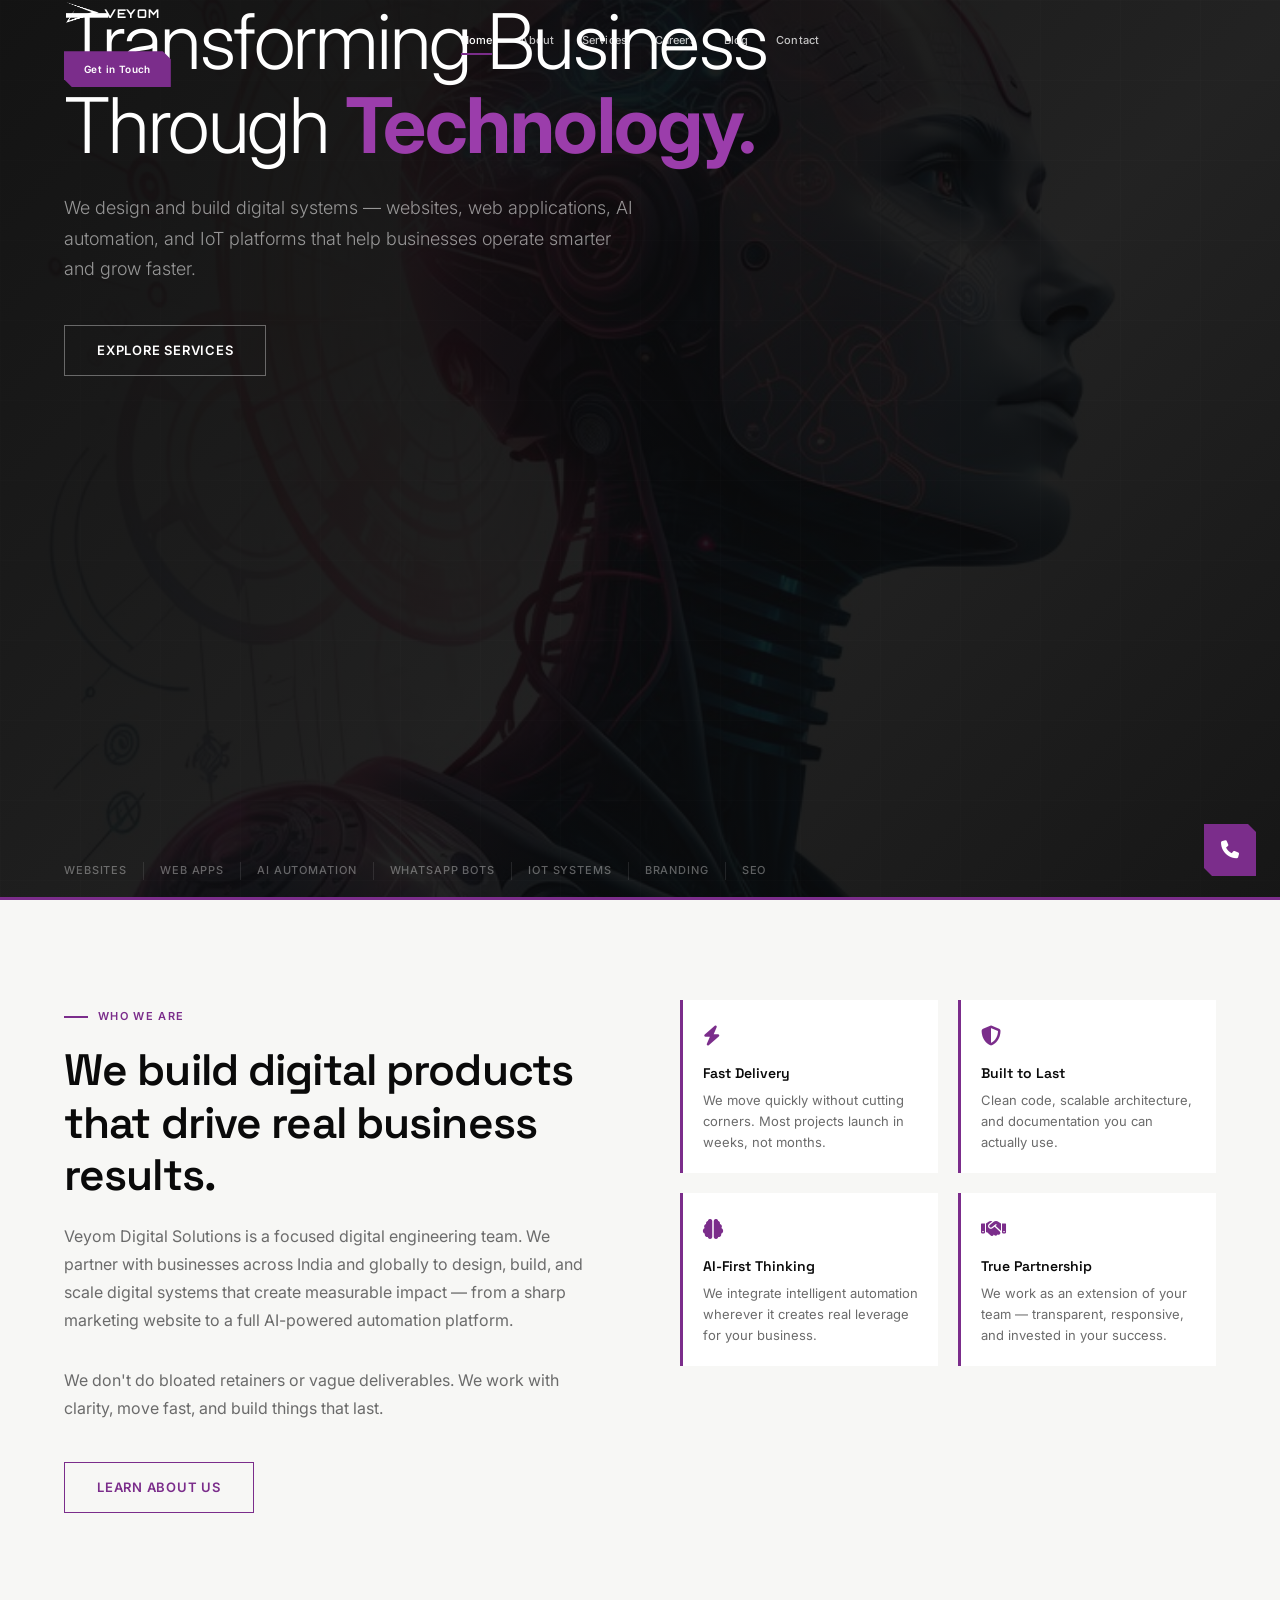
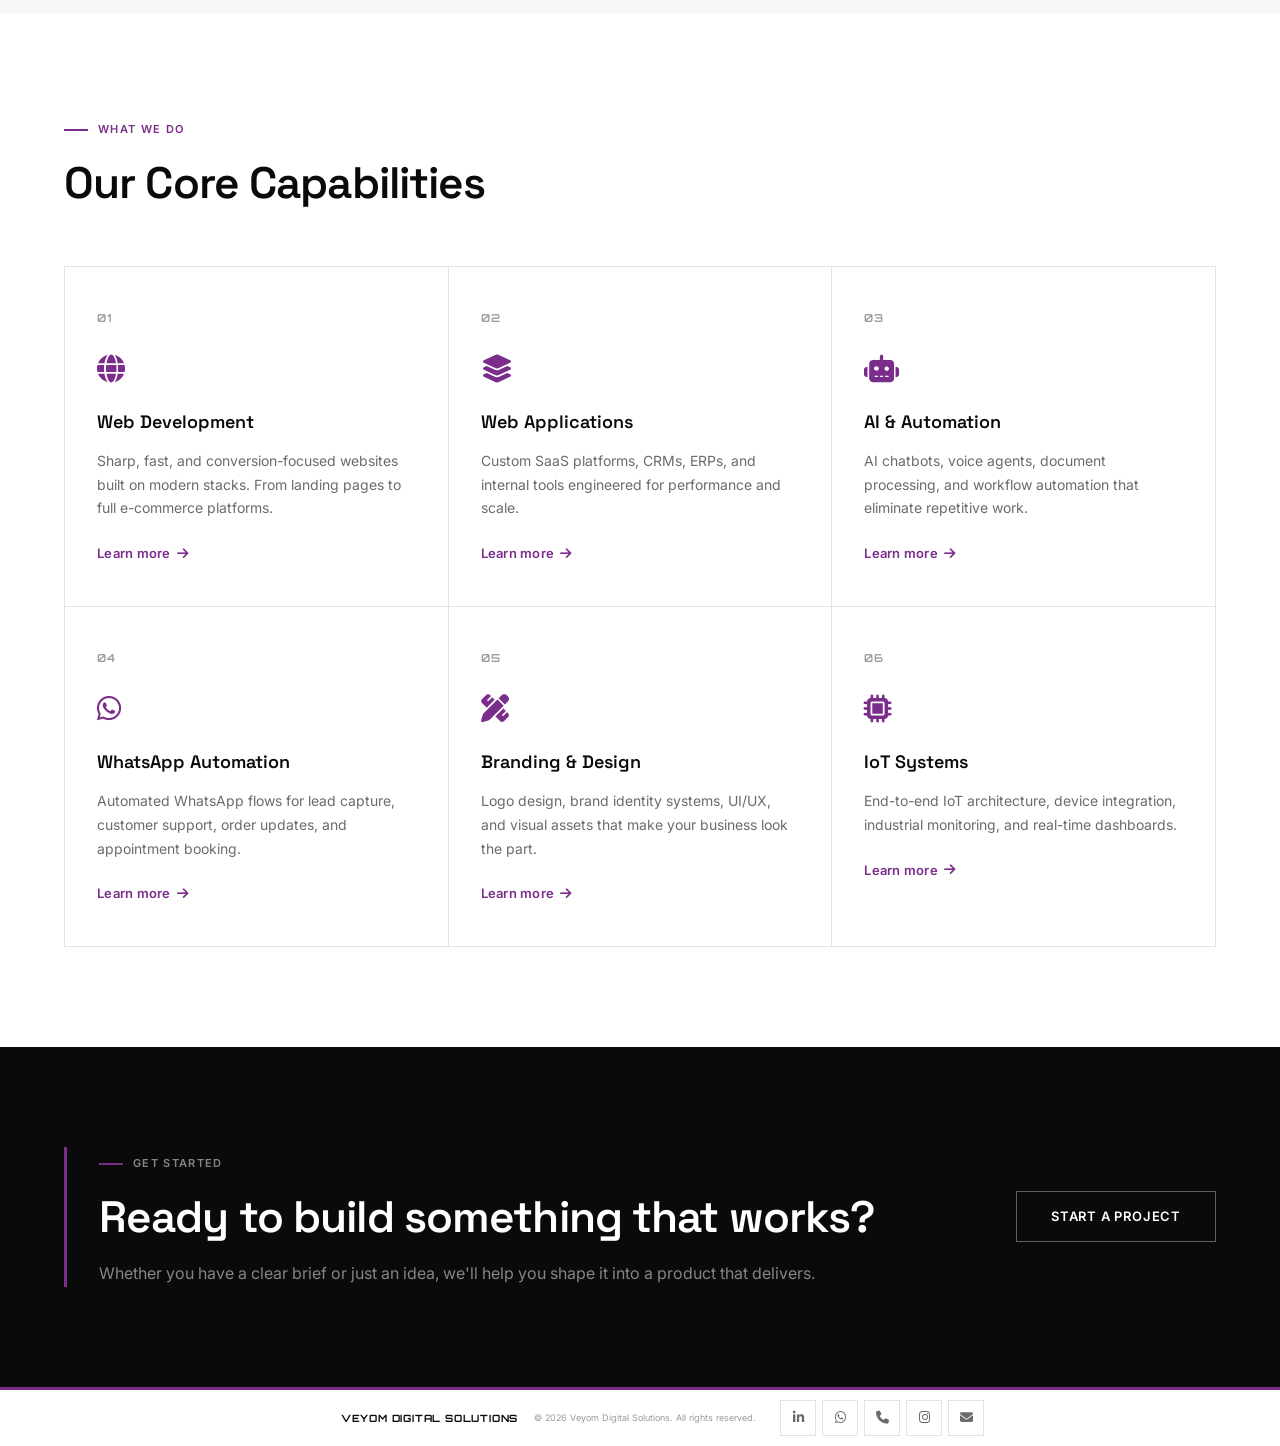
==== commit 94a33167: "vg" ====
--- a/index.html
+++ b/index.html
@@ -11,9 +11,9 @@
   <style>
     /* ── HERO ── */
     .hero {
-      position: relative; min-height: 100vh;
+      position: relative; min-height: 100vh; min-height: 100svh;
       background: #0a0a0a;
-      display: flex; align-items: center;
+      display: flex; align-items: center; flex-direction: column;
       overflow: hidden;
     }
     .hero-grid {
@@ -37,16 +37,7 @@
     .hero-content {
       position: relative; z-index: 10;
       padding: calc(var(--nav-h) + 80px) 0 80px;
-      max-width: 820px;
-    }
-    .hero-badge {
-      display: inline-flex; align-items: center; gap: 10px;
-      background: rgba(255,255,255,0.06);
-      border: 1px solid rgba(255,255,255,0.1);
-      padding: 8px 16px; margin-bottom: 32px;
-      font-size: 12px; font-weight: 500;
-      color: rgba(255,255,255,0.7);
-      letter-spacing: 0.04em;
+      max-width: 820px; width: 100%;
     }
     .hero h1 {
       font-family: 'Inter', sans-serif;
@@ -236,13 +227,10 @@
       .stat-item:nth-child(4) { border-right: none; border-top: 1px solid var(--border); }
       .services-grid { grid-template-columns: 1fr; }
       .about-features { grid-template-columns: 1fr; }
-<<<<<<< HEAD
       .hero { flex-direction: column; }
+      .hero-content { padding: calc(var(--nav-h) + 48px) 0 40px; }
       .hero-tags { position: static; padding: 16px 0; background: rgba(0,0,0,0.5); margin-top: auto; }
       .hero-sep { position: static; }
-=======
-      .hero-tags { position: static; padding: 16px 0; background: rgba(0,0,0,0.4); }
->>>>>>> 57be24aab29a9a8c9b028bcf28dbf34946d19320
       .hero-tags-inner { gap: 0; }
       .hero-tag { padding: 0 10px; font-size: 10px; }
       .cta-right { flex-direction: column; }
@@ -305,11 +293,9 @@
   <div class="hero-overlay"></div>
   <div class="container">
     <div class="hero-content">
-      
       <h1>Transforming Business Through <strong>Technology.</strong></h1>
-      <p class="hero-sub">We design and build digital systems websites, web applications, AI automation, and IoT platforms that help businesses operate smarter and grow faster.</p>
+      <p class="hero-sub">We design and build digital systems — websites, web applications, AI automation, and IoT platforms that help businesses operate smarter and grow faster.</p>
       <div class="hero-btns">
-       
         <a href="services.html" class="btn btn-ghost">Explore Services</a>
       </div>
     </div>
@@ -329,8 +315,6 @@
     </div>
   </div>
 </section>
-
-
 
 <!-- ABOUT INTRO -->
 <section class="about-intro">
@@ -435,7 +419,6 @@
         <p>Whether you have a clear brief or just an idea, we'll help you shape it into a product that delivers.</p>
       </div>
       <div class="cta-right">
-      
         <a href="contact.html" class="btn btn-ghost">Start a Project</a>
       </div>
     </div>
@@ -468,10 +451,8 @@
 <a href="tel:+919342732906" class="float-call" aria-label="Call"><i class="fas fa-phone"></i></a>
 
 <script>
-  // Nav scroll
   const nav = document.getElementById('siteNav');
   window.addEventListener('scroll', () => nav.classList.toggle('scrolled', window.scrollY > 60), { passive: true });
-  // Drawer
   const ov = document.getElementById('drawerOverlay');
   const dr = document.getElementById('drawer');
   const tog = s => { dr.classList.toggle('open', s); ov.classList.toggle('open', s); document.body.style.overflow = s ? 'hidden' : ''; };
@@ -479,7 +460,6 @@
   document.getElementById('drawerClose').addEventListener('click', () => tog(false));
   ov.addEventListener('click', () => tog(false));
   document.querySelectorAll('.drawer-links a').forEach(a => a.addEventListener('click', () => tog(false)));
-  // Hero slideshow
   const slides = document.querySelectorAll('.hero-slide');
   let cur = 0;
   setInterval(() => {
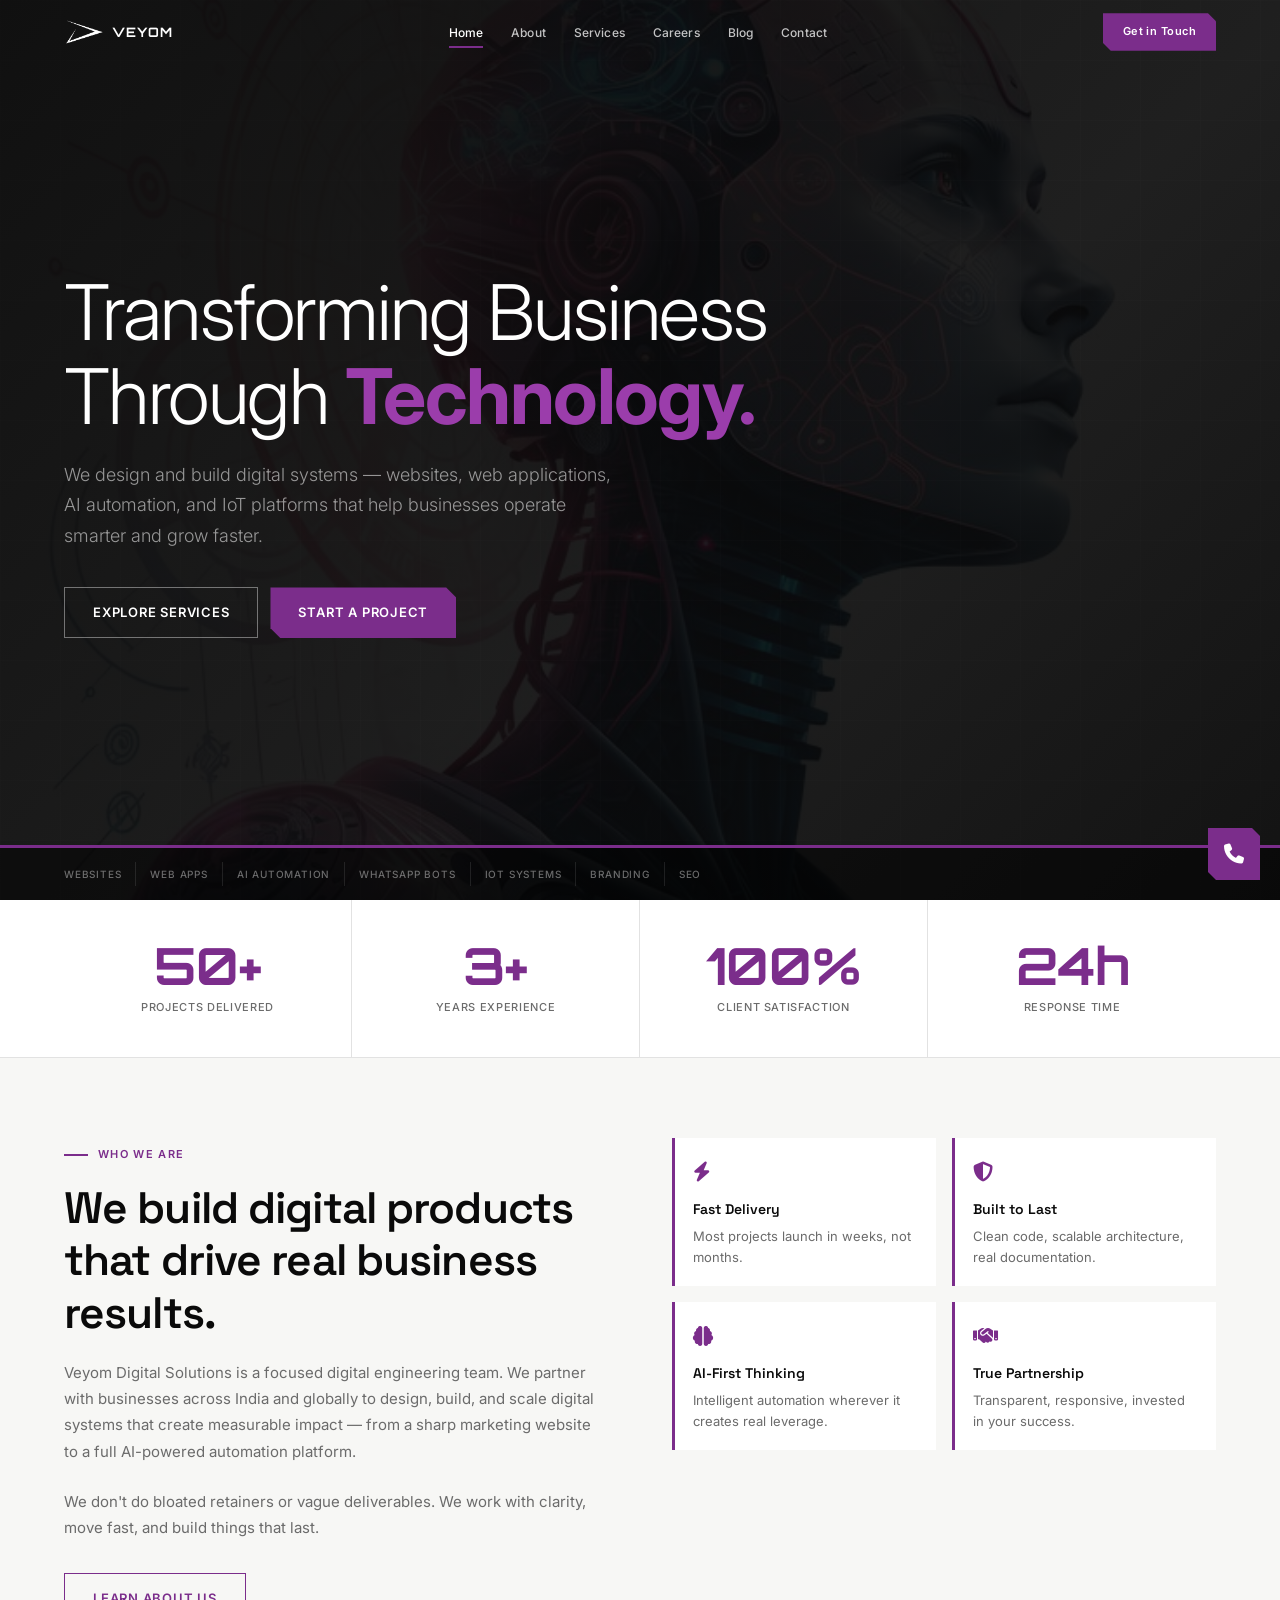
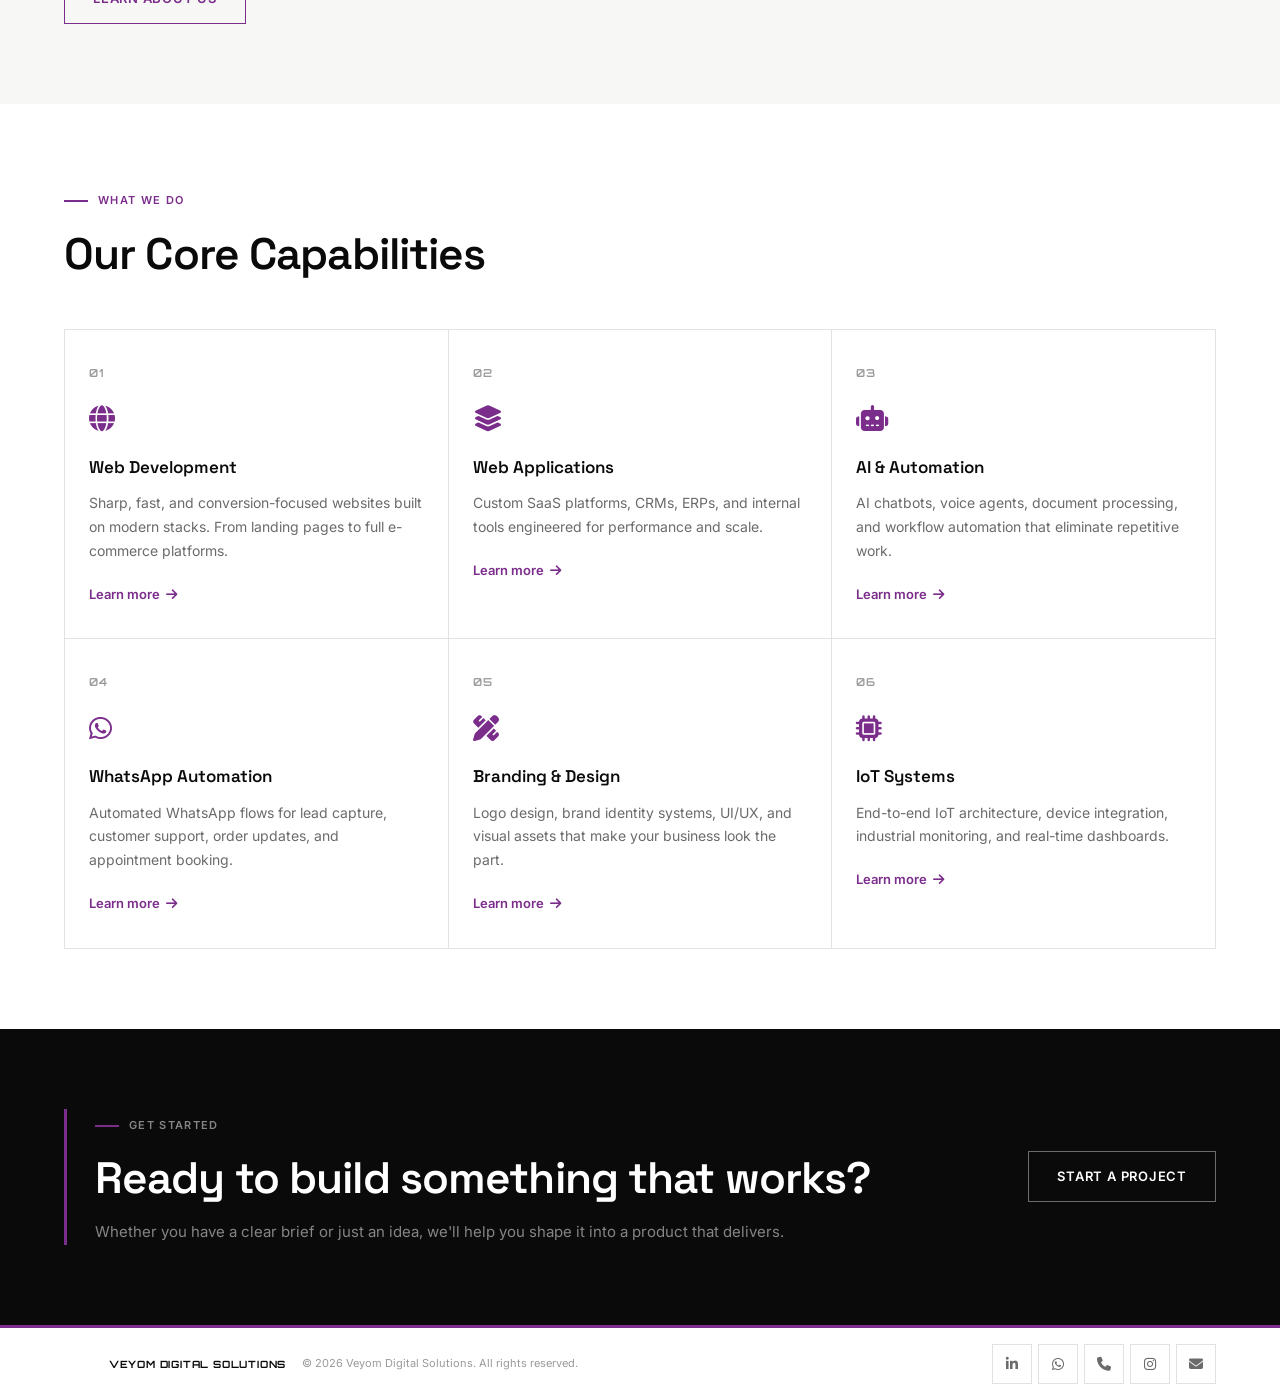
==== commit ae84f213: "vg" ====
--- a/index.html
+++ b/index.html
@@ -11,9 +11,12 @@
   <style>
     /* ── HERO ── */
     .hero {
-      position: relative; min-height: 100vh; min-height: 100svh;
+      position: relative;
+      min-height: 100vh;
+      min-height: 100svh;
       background: #0a0a0a;
-      display: flex; align-items: center; flex-direction: column;
+      display: flex;
+      flex-direction: column;
       overflow: hidden;
     }
     .hero-grid {
@@ -21,7 +24,7 @@
       background-image:
         linear-gradient(rgba(255,255,255,0.03) 1px, transparent 1px),
         linear-gradient(90deg, rgba(255,255,255,0.03) 1px, transparent 1px);
-      background-size: 80px 80px;
+      background-size: 60px 60px;
     }
     .hero-slides { position: absolute; inset: 0; z-index: 2; }
     .hero-slide {
@@ -32,45 +35,59 @@
     .hero-slide.active { opacity: 0.25; }
     .hero-overlay {
       position: absolute; inset: 0; z-index: 3;
-      background: linear-gradient(135deg, rgba(10,10,10,0.85) 0%, rgba(10,10,10,0.6) 60%, rgba(10,10,10,0.8) 100%);
+      background: linear-gradient(135deg, rgba(10,10,10,0.9) 0%, rgba(10,10,10,0.65) 60%, rgba(10,10,10,0.85) 100%);
+    }
+    /* Main content area fills available space */
+    .hero-body {
+      position: relative; z-index: 10;
+      flex: 1;
+      display: flex;
+      align-items: center;
+      padding-top: var(--nav-h);
     }
     .hero-content {
-      position: relative; z-index: 10;
-      padding: calc(var(--nav-h) + 80px) 0 80px;
+      padding: 60px 0 60px;
       max-width: 820px; width: 100%;
     }
     .hero h1 {
       font-family: 'Inter', sans-serif;
-      font-size: clamp(40px, 6vw, 80px);
+      font-size: clamp(32px, 6vw, 80px);
       font-weight: 300; line-height: 1.1;
-      color: #fff; margin-bottom: 24px;
+      color: #fff; margin-bottom: 20px;
       letter-spacing: -0.02em;
     }
     .hero h1 strong { font-weight: 700; color: var(--purple3); }
     .hero-sub {
-      font-size: clamp(15px, 1.8vw, 18px);
+      font-size: clamp(14px, 1.8vw, 18px);
       color: rgba(255,255,255,0.55);
-      line-height: 1.7; max-width: 580px;
-      margin-bottom: 40px; font-weight: 300;
-    }
-    .hero-btns { display: flex; gap: 16px; flex-wrap: wrap; }
+      line-height: 1.7; max-width: 560px;
+      margin-bottom: 36px; font-weight: 300;
+    }
+    .hero-btns { display: flex; gap: 12px; flex-wrap: wrap; }
+
+    /* Tags bar at bottom */
+    .hero-footer {
+      position: relative; z-index: 10;
+      flex-shrink: 0;
+    }
     .hero-sep {
-      position: absolute; bottom: 0; left: 0; right: 0; z-index: 10;
       height: 3px; background: var(--purple);
     }
     .hero-tags {
-      position: absolute; bottom: 20px; left: 0; right: 0; z-index: 10;
+      background: rgba(0,0,0,0.5);
+      padding: 14px 0;
     }
     .hero-tags-inner {
       display: flex; gap: 0; flex-wrap: wrap;
       align-items: center;
     }
     .hero-tag {
-      font-size: 11px; font-weight: 500;
-      color: rgba(255,255,255,0.35);
+      font-size: 10px; font-weight: 500;
+      color: rgba(255,255,255,0.4);
       letter-spacing: 0.08em; text-transform: uppercase;
-      padding: 0 16px;
+      padding: 4px 14px;
       border-right: 1px solid rgba(255,255,255,0.1);
+      white-space: nowrap;
     }
     .hero-tag:first-child { padding-left: 0; }
     .hero-tag:last-child { border-right: none; }
@@ -79,53 +96,51 @@
     .stats-bar {
       background: var(--white);
       border-bottom: 1px solid var(--border);
-      padding: 0;
     }
     .stats-inner {
       display: grid; grid-template-columns: repeat(4, 1fr);
     }
     .stat-item {
-      padding: 48px 40px;
+      padding: 40px 24px;
       border-right: 1px solid var(--border);
       text-align: center;
     }
     .stat-item:last-child { border-right: none; }
     .stat-num {
       font-family: 'Orbitron', sans-serif;
-      font-size: clamp(32px, 4vw, 52px);
+      font-size: clamp(28px, 4vw, 52px);
       font-weight: 700; color: var(--purple);
       line-height: 1; margin-bottom: 8px;
-      letter-spacing: -0.02em;
     }
     .stat-label {
-      font-size: 12px; font-weight: 500;
+      font-size: 11px; font-weight: 500;
       color: var(--muted); letter-spacing: 0.06em;
       text-transform: uppercase;
     }
 
     /* ── ABOUT INTRO ── */
-    .about-intro { background: var(--off); padding: 100px 0; }
+    .about-intro { background: var(--off); padding: 80px 0; }
     .about-grid {
       display: grid; grid-template-columns: 1fr 1fr;
-      gap: 80px; align-items: start;
+      gap: 64px; align-items: start;
     }
     .about-left h2 {
       font-family: 'Space Grotesk', sans-serif;
-      font-size: clamp(28px, 3.5vw, 44px);
+      font-size: clamp(24px, 3.5vw, 44px);
       font-weight: 600; line-height: 1.2;
       color: var(--ink); margin-bottom: 20px;
       letter-spacing: -0.02em;
     }
     .about-left p {
-      font-size: 16px; color: var(--muted);
-      line-height: 1.75; margin-bottom: 32px;
+      font-size: 15px; color: var(--muted);
+      line-height: 1.75; margin-bottom: 24px;
     }
     .about-features {
       display: grid; grid-template-columns: 1fr 1fr;
-      gap: 20px;
+      gap: 16px;
     }
     .about-feat {
-      padding: 20px;
+      padding: 18px;
       border-left: 3px solid var(--purple);
       background: var(--white);
     }
@@ -144,11 +159,11 @@
     }
 
     /* ── SERVICES ── */
-    .services-sec { background: var(--white); padding: 100px 0; }
-    .sec-header { margin-bottom: 56px; }
+    .services-sec { background: var(--white); padding: 80px 0; }
+    .sec-header { margin-bottom: 48px; }
     .sec-header h2 {
       font-family: 'Space Grotesk', sans-serif;
-      font-size: clamp(28px, 3.5vw, 44px);
+      font-size: clamp(24px, 3.5vw, 44px);
       font-weight: 600; color: var(--ink);
       letter-spacing: -0.02em; line-height: 1.2;
     }
@@ -159,81 +174,83 @@
     }
     .svc-card {
       background: var(--white);
-      padding: 40px 32px;
+      padding: 32px 24px;
       border-top: 3px solid transparent;
       transition: border-color 0.25s ease, background 0.25s ease;
-      position: relative;
     }
     .svc-card:hover { border-top-color: var(--purple); background: var(--off); }
     .svc-num {
       font-family: 'Orbitron', sans-serif;
       font-size: 11px; font-weight: 600;
       color: var(--muted2); letter-spacing: 0.1em;
-      margin-bottom: 20px;
-    }
-    .svc-icon {
-      font-size: 28px; color: var(--purple);
       margin-bottom: 16px;
     }
+    .svc-icon { font-size: 26px; color: var(--purple); margin-bottom: 14px; }
     .svc-title {
       font-family: 'Space Grotesk', sans-serif;
-      font-size: 18px; font-weight: 600;
-      color: var(--ink); margin-bottom: 12px;
+      font-size: 17px; font-weight: 600;
+      color: var(--ink); margin-bottom: 10px;
     }
     .svc-desc {
       font-size: 14px; color: var(--muted);
-      line-height: 1.7; margin-bottom: 20px;
+      line-height: 1.7; margin-bottom: 18px;
     }
     .svc-link {
       font-size: 13px; font-weight: 600;
-      color: var(--purple); letter-spacing: 0.02em;
+      color: var(--purple);
+      display: inline-flex; align-items: center; gap: 6px;
       transition: gap 0.2s;
-      display: inline-flex; align-items: center; gap: 6px;
     }
     .svc-link:hover { gap: 10px; }
 
     /* ── CTA DARK ── */
-    .cta-dark { background: var(--dark); padding: 100px 0; }
+    .cta-dark { background: var(--dark); padding: 80px 0; }
     .cta-grid {
       display: grid; grid-template-columns: 1fr auto;
-      gap: 60px; align-items: center;
+      gap: 48px; align-items: center;
     }
     .cta-left {
       border-left: 3px solid var(--purple);
-      padding-left: 32px;
+      padding-left: 28px;
     }
     .cta-left h2 {
       font-family: 'Space Grotesk', sans-serif;
-      font-size: clamp(28px, 3.5vw, 44px);
+      font-size: clamp(24px, 3.5vw, 44px);
       font-weight: 600; color: #fff;
       letter-spacing: -0.02em; line-height: 1.2;
-      margin-bottom: 16px;
-    }
-    .cta-left p { font-size: 16px; color: rgba(255,255,255,0.5); line-height: 1.7; }
-    .cta-right { display: flex; flex-direction: column; gap: 14px; min-width: 200px; }
+      margin-bottom: 14px;
+    }
+    .cta-left p { font-size: 15px; color: rgba(255,255,255,0.5); line-height: 1.7; }
+    .cta-right { display: flex; flex-direction: column; gap: 12px; min-width: 180px; }
 
     /* ── RESPONSIVE ── */
     @media (max-width: 1024px) {
-      .about-grid { grid-template-columns: 1fr; gap: 48px; }
+      .about-grid { grid-template-columns: 1fr; gap: 40px; }
       .services-grid { grid-template-columns: repeat(2, 1fr); }
-      .cta-grid { grid-template-columns: 1fr; gap: 40px; }
-      .cta-right { flex-direction: row; }
+      .cta-grid { grid-template-columns: 1fr; gap: 32px; }
+      .cta-right { flex-direction: row; flex-wrap: wrap; }
     }
     @media (max-width: 768px) {
       .stats-inner { grid-template-columns: repeat(2, 1fr); }
-      .stat-item { padding: 32px 20px; }
+      .stat-item { padding: 28px 16px; }
       .stat-item:nth-child(2) { border-right: none; }
       .stat-item:nth-child(3) { border-right: 1px solid var(--border); border-top: 1px solid var(--border); }
       .stat-item:nth-child(4) { border-right: none; border-top: 1px solid var(--border); }
       .services-grid { grid-template-columns: 1fr; }
       .about-features { grid-template-columns: 1fr; }
-      .hero { flex-direction: column; }
-      .hero-content { padding: calc(var(--nav-h) + 48px) 0 40px; }
-      .hero-tags { position: static; padding: 16px 0; background: rgba(0,0,0,0.5); margin-top: auto; }
-      .hero-sep { position: static; }
+      .about-intro { padding: 60px 0; }
+      .services-sec { padding: 60px 0; }
+      .cta-dark { padding: 60px 0; }
+      .cta-grid { grid-template-columns: 1fr; }
+      .cta-right { flex-direction: column; }
+      .hero-content { padding: 48px 0 40px; }
       .hero-tags-inner { gap: 0; }
-      .hero-tag { padding: 0 10px; font-size: 10px; }
-      .cta-right { flex-direction: column; }
+      .hero-tag { padding: 4px 10px; font-size: 9px; }
+    }
+    @media (max-width: 480px) {
+      .hero h1 { font-size: clamp(28px, 8vw, 40px); }
+      .hero-btns { flex-direction: column; align-items: flex-start; }
+      .hero-btns .btn { width: 100%; justify-content: center; }
     }
   </style>
 </head>
@@ -244,7 +261,7 @@
 <div class="drawer" id="drawer">
   <div class="drawer-header">
     <span class="drawer-logo">Veyom</span>
-    <button class="drawer-close" id="drawerClose" aria-label="Close"><i class="fas fa-times"></i></button>
+    <button class="drawer-close" id="drawerClose" aria-label="Close menu"><i class="fas fa-times"></i></button>
   </div>
   <nav class="drawer-links">
     <a href="index.html" class="active">Home</a>
@@ -261,10 +278,8 @@
 <nav class="site-nav" id="siteNav">
   <div class="container nav-inner">
     <a href="index.html" class="nav-logo">
-      <img src="logo1.png" alt="Veyom" class="nav-logo-img">
-      <div>
-        <span class="nav-logo-name">Veyom</span>
-      </div>
+      <img src="logo1.png" alt="Veyom logo" class="nav-logo-img">
+      <span class="nav-logo-name">Veyom</span>
     </a>
     <ul class="nav-links">
       <li><a href="index.html" class="active">Home</a></li>
@@ -276,7 +291,7 @@
     </ul>
     <div class="nav-actions">
       <a href="contact.html" class="nav-cta">Get in Touch</a>
-      <button class="nav-hamburger" id="navHamburger" aria-label="Menu"><i class="fas fa-bars"></i></button>
+      <button class="nav-hamburger" id="navHamburger" aria-label="Open menu"><i class="fas fa-bars"></i></button>
     </div>
   </div>
 </nav>
@@ -291,26 +306,57 @@
     <div class="hero-slide" style="background-image:url('4K%20Earth%20Wallpapers%20on%20WallpaperDog.jpg')"></div>
   </div>
   <div class="hero-overlay"></div>
+
+  <div class="hero-body">
+    <div class="container">
+      <div class="hero-content">
+        <h1>Transforming Business Through <strong>Technology.</strong></h1>
+        <p class="hero-sub">We design and build digital systems — websites, web applications, AI automation, and IoT platforms that help businesses operate smarter and grow faster.</p>
+        <div class="hero-btns">
+          <a href="services.html" class="btn btn-ghost">Explore Services</a>
+          <a href="contact.html" class="btn btn-purple">Start a Project</a>
+        </div>
+      </div>
+    </div>
+  </div>
+
+  <div class="hero-footer">
+    <div class="hero-sep"></div>
+    <div class="hero-tags">
+      <div class="container">
+        <div class="hero-tags-inner">
+          <span class="hero-tag">Websites</span>
+          <span class="hero-tag">Web Apps</span>
+          <span class="hero-tag">AI Automation</span>
+          <span class="hero-tag">WhatsApp Bots</span>
+          <span class="hero-tag">IoT Systems</span>
+          <span class="hero-tag">Branding</span>
+          <span class="hero-tag">SEO</span>
+        </div>
+      </div>
+    </div>
+  </div>
+</section>
+
+<!-- STATS -->
+<section class="stats-bar">
   <div class="container">
-    <div class="hero-content">
-      <h1>Transforming Business Through <strong>Technology.</strong></h1>
-      <p class="hero-sub">We design and build digital systems — websites, web applications, AI automation, and IoT platforms that help businesses operate smarter and grow faster.</p>
-      <div class="hero-btns">
-        <a href="services.html" class="btn btn-ghost">Explore Services</a>
-      </div>
-    </div>
-  </div>
-  <div class="hero-sep"></div>
-  <div class="hero-tags">
-    <div class="container">
-      <div class="hero-tags-inner">
-        <span class="hero-tag">Websites</span>
-        <span class="hero-tag">Web Apps</span>
-        <span class="hero-tag">AI Automation</span>
-        <span class="hero-tag">WhatsApp Bots</span>
-        <span class="hero-tag">IoT Systems</span>
-        <span class="hero-tag">Branding</span>
-        <span class="hero-tag">SEO</span>
+    <div class="stats-inner">
+      <div class="stat-item">
+        <div class="stat-num">50+</div>
+        <div class="stat-label">Projects Delivered</div>
+      </div>
+      <div class="stat-item">
+        <div class="stat-num">3+</div>
+        <div class="stat-label">Years Experience</div>
+      </div>
+      <div class="stat-item">
+        <div class="stat-num">100%</div>
+        <div class="stat-label">Client Satisfaction</div>
+      </div>
+      <div class="stat-item">
+        <div class="stat-num">24h</div>
+        <div class="stat-label">Response Time</div>
       </div>
     </div>
   </div>
@@ -324,7 +370,7 @@
         <span class="eyebrow">Who We Are</span>
         <h2>We build digital products that drive real business results.</h2>
         <p>Veyom Digital Solutions is a focused digital engineering team. We partner with businesses across India and globally to design, build, and scale digital systems that create measurable impact — from a sharp marketing website to a full AI-powered automation platform.</p>
-        <p style="font-size:16px;color:var(--muted);line-height:1.75;">We don't do bloated retainers or vague deliverables. We work with clarity, move fast, and build things that last.</p>
+        <p>We don't do bloated retainers or vague deliverables. We work with clarity, move fast, and build things that last.</p>
         <a href="about.html" class="btn btn-outline" style="margin-top:8px;">Learn About Us</a>
       </div>
       <div class="about-right">
@@ -332,22 +378,22 @@
           <div class="about-feat">
             <div class="about-feat-icon"><i class="fas fa-bolt"></i></div>
             <h4>Fast Delivery</h4>
-            <p>We move quickly without cutting corners. Most projects launch in weeks, not months.</p>
+            <p>Most projects launch in weeks, not months.</p>
           </div>
           <div class="about-feat">
             <div class="about-feat-icon"><i class="fas fa-shield-halved"></i></div>
             <h4>Built to Last</h4>
-            <p>Clean code, scalable architecture, and documentation you can actually use.</p>
+            <p>Clean code, scalable architecture, real documentation.</p>
           </div>
           <div class="about-feat">
             <div class="about-feat-icon"><i class="fas fa-brain"></i></div>
             <h4>AI-First Thinking</h4>
-            <p>We integrate intelligent automation wherever it creates real leverage for your business.</p>
+            <p>Intelligent automation wherever it creates real leverage.</p>
           </div>
           <div class="about-feat">
             <div class="about-feat-icon"><i class="fas fa-handshake"></i></div>
             <h4>True Partnership</h4>
-            <p>We work as an extension of your team — transparent, responsive, and invested in your success.</p>
+            <p>Transparent, responsive, invested in your success.</p>
           </div>
         </div>
       </div>
@@ -448,18 +494,25 @@
 </footer>
 
 <!-- FLOAT CALL -->
-<a href="tel:+919342732906" class="float-call" aria-label="Call"><i class="fas fa-phone"></i></a>
+<a href="tel:+919342732906" class="float-call" aria-label="Call us"><i class="fas fa-phone"></i></a>
 
 <script>
   const nav = document.getElementById('siteNav');
   window.addEventListener('scroll', () => nav.classList.toggle('scrolled', window.scrollY > 60), { passive: true });
+
   const ov = document.getElementById('drawerOverlay');
   const dr = document.getElementById('drawer');
-  const tog = s => { dr.classList.toggle('open', s); ov.classList.toggle('open', s); document.body.style.overflow = s ? 'hidden' : ''; };
+  const tog = s => {
+    dr.classList.toggle('open', s);
+    ov.classList.toggle('open', s);
+    document.body.style.overflow = s ? 'hidden' : '';
+  };
   document.getElementById('navHamburger').addEventListener('click', () => tog(true));
   document.getElementById('drawerClose').addEventListener('click', () => tog(false));
   ov.addEventListener('click', () => tog(false));
   document.querySelectorAll('.drawer-links a').forEach(a => a.addEventListener('click', () => tog(false)));
+
+  // Hero slideshow
   const slides = document.querySelectorAll('.hero-slide');
   let cur = 0;
   setInterval(() => {
--- a/_nav.css
+++ b/_nav.css
@@ -1,6 +1,5 @@
 /* ═══════════════════════════════════════════════════
    VEYOM DIGITAL SOLUTIONS — Design System
-   Accenture-inspired: sharp, corporate, premium
    ═══════════════════════════════════════════════════ */
 
 /* ── RESET ── */
@@ -12,30 +11,26 @@
 
 /* ── DESIGN TOKENS ── */
 :root {
-  --white:    #ffffff;
-  --off:      #f7f7f5;
-  --light:    #f0eff0;
-  --ink:      #0a0a0a;
-  --ink2:     #1a1a1a;
-  --muted:    #6b6b6b;
-  --muted2:   #9a9a9a;
-  --border:   #e2e2e2;
-  --border2:  #cccccc;
-  --purple:   #7b2d8b;
-  --purple2:  #6a2578;
-  --purple3:  #9b3dab;
+  --white:        #ffffff;
+  --off:          #f7f7f5;
+  --light:        #f0eff0;
+  --ink:          #0a0a0a;
+  --ink2:         #1a1a1a;
+  --muted:        #6b6b6b;
+  --muted2:       #9a9a9a;
+  --border:       #e2e2e2;
+  --border2:      #cccccc;
+  --purple:       #7b2d8b;
+  --purple2:      #6a2578;
+  --purple3:      #9b3dab;
   --purple-light: rgba(123,45,139,0.08);
-  --dark:     #0a0a0a;
-  --dark2:    #111111;
-  --dark3:    #1a1a1a;
-<<<<<<< HEAD
-  --nav-h:    64px;
-=======
-  --nav-h:    72px;
->>>>>>> 57be24aab29a9a8c9b028bcf28dbf34946d19320
-  --ease:     cubic-bezier(0.25, 1, 0.5, 1);
-  --trans:    all 0.25s var(--ease);
-  --r:        4px;
+  --dark:         #0a0a0a;
+  --dark2:        #111111;
+  --dark3:        #1a1a1a;
+  --nav-h:        64px;
+  --ease:         cubic-bezier(0.25, 1, 0.5, 1);
+  --trans:        all 0.25s var(--ease);
+  --r:            4px;
 }
 
 /* ── CONTAINER ── */
@@ -43,7 +38,7 @@
   width: 100%;
   max-width: 1450px;
   margin: 0 auto;
-  padding: 0 clamp(20px, 5vw, 72px);
+  padding: 0 clamp(16px, 5vw, 72px);
 }
 
 /* ── EYEBROW LABEL ── */
@@ -58,109 +53,102 @@
   content: '';
   width: 24px; height: 2px;
   background: var(--purple);
-}
-
-/* ══════════════════════════════════════════
-   NAVBAR — Accenture style
-   Transparent → white on scroll
+  flex-shrink: 0;
+}
+
+/* ══════════════════════════════════════════
+   NAVBAR
 ══════════════════════════════════════════ */
 .site-nav {
   position: fixed; top: 0; left: 0; width: 100%;
   z-index: 1000;
   background: transparent;
-  transition: background 0.3s ease, box-shadow 0.3s ease, border-color 0.3s ease;
-  border-bottom: 0px solid transparent;
+  transition: background 0.3s ease, box-shadow 0.3s ease;
 }
 .site-nav.scrolled {
   background: rgba(255,255,255,0.98);
   backdrop-filter: blur(24px);
   -webkit-backdrop-filter: blur(24px);
   box-shadow: 0 1px 0 var(--border);
-  border-bottom-color: var(--border);
 }
 .nav-inner {
-<<<<<<< HEAD
-  height: 64px;
-=======
-  height: 50px;
->>>>>>> 57be24aab29a9a8c9b028bcf28dbf34946d19320
-  display: grid;
-  grid-template-columns: auto 1fr auto;
+  height: var(--nav-h);
+  display: flex;
   align-items: center;
-  gap: 32px;
+  justify-content: space-between;
+  gap: 16px;
 }
 
 /* ── LOGO ── */
 .nav-logo {
-  display: flex; align-items: center; gap: 4px;
+  display: flex; align-items: center; gap: 8px;
   text-decoration: none; flex-shrink: 0;
 }
 .nav-logo-img {
-  height: 25px; width: auto; object-fit: contain;
+  height: 28px; width: auto; object-fit: contain;
   filter: brightness(0) invert(1);
   transition: filter 0.3s ease;
 }
 .site-nav.scrolled .nav-logo-img { filter: none; }
 .nav-logo-name {
   font-family: 'Orbitron', sans-serif;
-  font-size: 12px; font-weight: 700;
+  font-size: 13px; font-weight: 700;
   letter-spacing: 0.08em; text-transform: uppercase;
   color: #fff;
   transition: color 0.3s ease;
   line-height: 1;
 }
-.nav-logo-sub {
-  display: block;
-  font-family: 'Inter', sans-serif;
-  font-size: 6px; font-weight: 400;
-  letter-spacing: 0.12em; text-transform: uppercase;
-  color: rgba(255,255,255,0.45);
-  margin-top: 1px;
-}
 .site-nav.scrolled .nav-logo-name { color: var(--ink); }
-.site-nav.scrolled .nav-logo-sub { color: var(--muted2); }
 
 /* ── DESKTOP LINKS ── */
 .nav-links {
   display: flex; align-items: center; justify-content: center;
-  gap: 28px; list-style: none;
+  gap: 28px; list-style: none; flex: 1;
 }
 .nav-links a {
-  font-size: 11px; font-weight: 500;
+  font-size: 12px; font-weight: 500;
   color: rgba(255,255,255,0.75);
-  padding: 4px 0; position: relative;
+  padding: 6px 0; position: relative;
   letter-spacing: 0.01em;
   transition: color 0.2s ease;
+  white-space: nowrap;
 }
 .nav-links a::after {
   content: ''; position: absolute;
-  left: 0; bottom: -4px; width: 0; height: 2px;
+  left: 0; bottom: -2px; width: 0; height: 2px;
   background: var(--purple); transition: width 0.25s ease;
 }
 .nav-links a:hover { color: #fff; }
-.nav-links a:hover::after { width: 100%; }
+.nav-links a:hover::after,
+.nav-links a.active::after { width: 100%; }
 .nav-links a.active { color: #fff; }
-.nav-links a.active::after { width: 100%; }
 .site-nav.scrolled .nav-links a { color: var(--muted); }
 .site-nav.scrolled .nav-links a:hover,
 .site-nav.scrolled .nav-links a.active { color: var(--ink); }
 
-/* ── NAV CTA ── */
-.nav-actions { display: flex; align-items: center; gap: 8px; }
+/* ── NAV ACTIONS ── */
+.nav-actions { display: flex; align-items: center; gap: 8px; flex-shrink: 0; }
 .nav-cta {
-  font-size: 10px; font-weight: 600;
-  background: var(--purple); color: #fff;
-  padding: 10px 20px; border-radius: 0;
+  font-size: 11px; font-weight: 600;
+  background: var(--purple); color: #fff;
+  padding: 10px 20px;
   letter-spacing: 0.04em;
   transition: var(--trans);
+  white-space: nowrap;
   clip-path: polygon(0 0, calc(100% - 8px) 0, 100% 8px, 100% 100%, 8px 100%, 0 calc(100% - 8px));
 }
 .nav-cta:hover { background: var(--purple2); transform: translateY(-1px); }
-.site-nav.scrolled .nav-cta { background: var(--purple); color: #fff; }
+
 .nav-hamburger {
-  display: none; background: none; border: none;
+  display: none;
+  background: none; border: none;
   font-size: 22px; color: #fff; cursor: pointer;
-  padding: 4px; transition: color 0.3s ease;
+  padding: 8px;
+  line-height: 1;
+  transition: color 0.3s ease;
+  /* Ensure 44px touch target */
+  min-width: 44px; min-height: 44px;
+  align-items: center; justify-content: center;
 }
 .site-nav.scrolled .nav-hamburger { color: var(--ink); }
 
@@ -174,21 +162,26 @@
   transition: opacity 0.3s ease;
 }
 .drawer-overlay.open { opacity: 1; pointer-events: auto; }
+
 .drawer {
   position: fixed; top: 0; right: -100%;
-  width: min(340px, 90vw); height: 100vh;
+  width: min(320px, 85vw); height: 100%;
+  height: 100dvh;
   background: var(--dark2); z-index: 1999;
-  padding: 0;
   display: flex; flex-direction: column;
   box-shadow: -20px 0 60px rgba(0,0,0,0.5);
   transition: right 0.4s cubic-bezier(0.16, 1, 0.3, 1);
   border-left: 1px solid rgba(255,255,255,0.06);
+  overflow-y: auto;
+  -webkit-overflow-scrolling: touch;
 }
 .drawer.open { right: 0; }
+
 .drawer-header {
   display: flex; align-items: center; justify-content: space-between;
-  padding: 24px 28px;
+  padding: 20px 24px;
   border-bottom: 1px solid rgba(255,255,255,0.06);
+  flex-shrink: 0;
 }
 .drawer-logo {
   font-family: 'Orbitron', sans-serif;
@@ -199,36 +192,40 @@
 .drawer-close {
   background: none; border: none;
   color: rgba(255,255,255,0.5); font-size: 18px; cursor: pointer;
-  padding: 4px; transition: color 0.2s;
-  width: 32px; height: 32px;
+  min-width: 44px; min-height: 44px;
   display: flex; align-items: center; justify-content: center;
+  transition: color 0.2s;
 }
 .drawer-close:hover { color: #fff; }
+
 .drawer-links {
   display: flex; flex-direction: column;
-  padding: 16px 0; flex: 1;
+  padding: 8px 0; flex: 1;
 }
 .drawer-links a {
-  color: rgba(255,255,255,0.6); font-size: 15px; font-weight: 500;
-  padding: 14px 28px;
-  border-left: 2px solid transparent;
+  color: rgba(255,255,255,0.6); font-size: 16px; font-weight: 500;
+  padding: 16px 24px;
+  border-left: 3px solid transparent;
   transition: all 0.2s ease;
-  letter-spacing: 0.01em;
-}
-.drawer-links a:hover, .drawer-links a.active {
+  min-height: 52px;
+  display: flex; align-items: center;
+}
+.drawer-links a:hover,
+.drawer-links a.active {
   color: #fff;
   background: rgba(123,45,139,0.12);
   border-left-color: var(--purple);
 }
+
 .drawer-cta {
-  padding: 24px 28px;
+  padding: 20px 24px;
   border-top: 1px solid rgba(255,255,255,0.06);
+  flex-shrink: 0;
 }
 .drawer-cta a {
   display: block; text-align: center;
   background: var(--purple); color: #fff;
-  padding: 14px; border-radius: 0;
-  font-size: 13px; font-weight: 600;
+  padding: 16px; font-size: 13px; font-weight: 600;
   letter-spacing: 0.06em; text-transform: uppercase;
   transition: background 0.2s;
   clip-path: polygon(0 0, calc(100% - 8px) 0, 100% 8px, 100% 100%, 8px 100%, 0 calc(100% - 8px));
@@ -241,15 +238,19 @@
 .site-footer {
   background: #ffffff;
   border-top: 3px solid var(--purple);
-  padding: 10px 0;
+  padding: 16px 0;
 }
 .footer-inner {
   display: flex;
-  justify-content: center;
+  justify-content: space-between;
   align-items: center;
-  gap: 24px; flex-wrap: wrap;
-}
-.footer-brand { display: flex; flex-direction: row; align-items: center; gap: 16px; justify-content: center; flex-wrap: wrap; }
+  gap: 16px; flex-wrap: wrap;
+}
+.footer-brand {
+  display: flex; flex-direction: row;
+  align-items: center; gap: 16px;
+  flex-wrap: wrap;
+}
 .footer-logo-link {
   display: flex; align-items: center; gap: 10px;
   text-decoration: none;
@@ -261,38 +262,19 @@
   letter-spacing: 0.08em; text-transform: uppercase;
   color: var(--ink); line-height: 1;
 }
-.footer-logo-sub {
-  display: none;
-}
 .footer-copy {
-  font-size: 9px; color: var(--muted2);
+  font-size: 11px; color: var(--muted2);
   margin: 0;
-  white-space: nowrap;
 }
 .footer-right {
-  display: flex; flex-direction: row;
-  align-items: center; gap: 0;
-}
-.footer-nav {
-  display: flex; gap: 16px; flex-wrap: wrap;
-  justify-content: flex-end;
-}
-.footer-nav {
-  display: none;
-}
-.footer-nav a {
-  font-size: 12px; font-weight: 500;
-  color: var(--muted);
-  letter-spacing: 0.04em;
-  transition: color 0.2s;
-}
-.footer-nav a:hover { color: var(--ink); }
-.footer-socials { display: flex; align-items: center; gap: 6px; }
+  display: flex; align-items: center;
+}
+.footer-socials { display: flex; align-items: center; gap: 6px; flex-wrap: wrap; }
 .footer-icon {
-  width: 36px; height: 36px;
+  width: 40px; height: 40px;
   border: 1px solid var(--border);
   display: flex; align-items: center; justify-content: center;
-  color: var(--muted); font-size: 13px;
+  color: var(--muted); font-size: 14px;
   text-decoration: none;
   transition: var(--trans);
 }
@@ -303,11 +285,11 @@
 
 /* ── FLOATING CALL ── */
 .float-call {
-  position: fixed; right: 24px; bottom: 24px;
+  position: fixed; right: 20px; bottom: 20px;
   width: 52px; height: 52px;
   background: var(--purple); color: #fff;
   display: flex; align-items: center; justify-content: center;
-  font-size: 18px; z-index: 990;
+  font-size: 20px; z-index: 990;
   box-shadow: 0 8px 28px rgba(123,45,139,0.4);
   transition: transform 0.3s ease, box-shadow 0.3s ease;
   text-decoration: none;
@@ -319,15 +301,16 @@
 }
 
 /* ══════════════════════════════════════════
-   BUTTONS — Sharp, corporate
+   BUTTONS
 ══════════════════════════════════════════ */
 .btn {
   display: inline-flex; align-items: center; justify-content: center; gap: 8px;
-  padding: 14px 32px; border-radius: 0;
+  padding: 14px 28px;
   font-size: 13px; font-weight: 600;
   text-decoration: none; transition: var(--trans);
   cursor: pointer; border: none;
   letter-spacing: 0.06em; text-transform: uppercase;
+  white-space: nowrap;
 }
 .btn-purple {
   background: var(--purple); color: #fff;
@@ -346,10 +329,10 @@
 .btn-dark:hover { background: var(--dark3); transform: translateY(-1px); }
 .btn-ghost {
   background: transparent;
-  border: 1px solid rgba(255,255,255,0.35);
+  border: 1px solid rgba(255,255,255,0.4);
   color: #fff;
 }
-.btn-ghost:hover { background: rgba(255,255,255,0.08); border-color: rgba(255,255,255,0.6); }
+.btn-ghost:hover { background: rgba(255,255,255,0.1); border-color: rgba(255,255,255,0.7); }
 .btn-outline {
   background: transparent;
   border: 1.5px solid var(--purple);
@@ -372,7 +355,7 @@
 }
 
 /* ══════════════════════════════════════════
-   SECTION DIVIDER LINE
+   SECTION DIVIDER
 ══════════════════════════════════════════ */
 .section-line {
   width: 48px; height: 3px;
@@ -381,23 +364,28 @@
 }
 
 /* ══════════════════════════════════════════
-   RESPONSIVE
+   RESPONSIVE — TABLET
 ══════════════════════════════════════════ */
 @media (max-width: 1024px) {
-  .nav-links, .nav-actions .nav-cta { display: none; }
-<<<<<<< HEAD
+  .nav-links { display: none; }
+  .nav-actions .nav-cta { display: none; }
   .nav-hamburger { display: flex; }
-  .nav-inner { grid-template-columns: 1fr auto; }
-=======
-  .nav-hamburger { display: block; }
-  .nav-inner { grid-template-columns: auto auto; }
->>>>>>> 57be24aab29a9a8c9b028bcf28dbf34946d19320
-  .nav-actions { gap: 8px; }
-}
+}
+
+/* ══════════════════════════════════════════
+   RESPONSIVE — MOBILE
+══════════════════════════════════════════ */
 @media (max-width: 768px) {
-  .footer-inner { flex-direction: column; gap: 12px; }
-  .footer-brand { flex-direction: column; }
+  :root { --nav-h: 60px; }
+
+  .footer-inner { flex-direction: column; align-items: center; gap: 12px; text-align: center; }
+  .footer-brand { flex-direction: column; align-items: center; gap: 8px; }
   .footer-logo-link { justify-content: center; }
   .footer-copy { white-space: normal; text-align: center; }
   .footer-right { justify-content: center; }
-}
+  .footer-socials { justify-content: center; }
+
+  .float-call { right: 16px; bottom: 16px; width: 48px; height: 48px; font-size: 18px; }
+
+  .btn { padding: 14px 24px; font-size: 12px; }
+}
